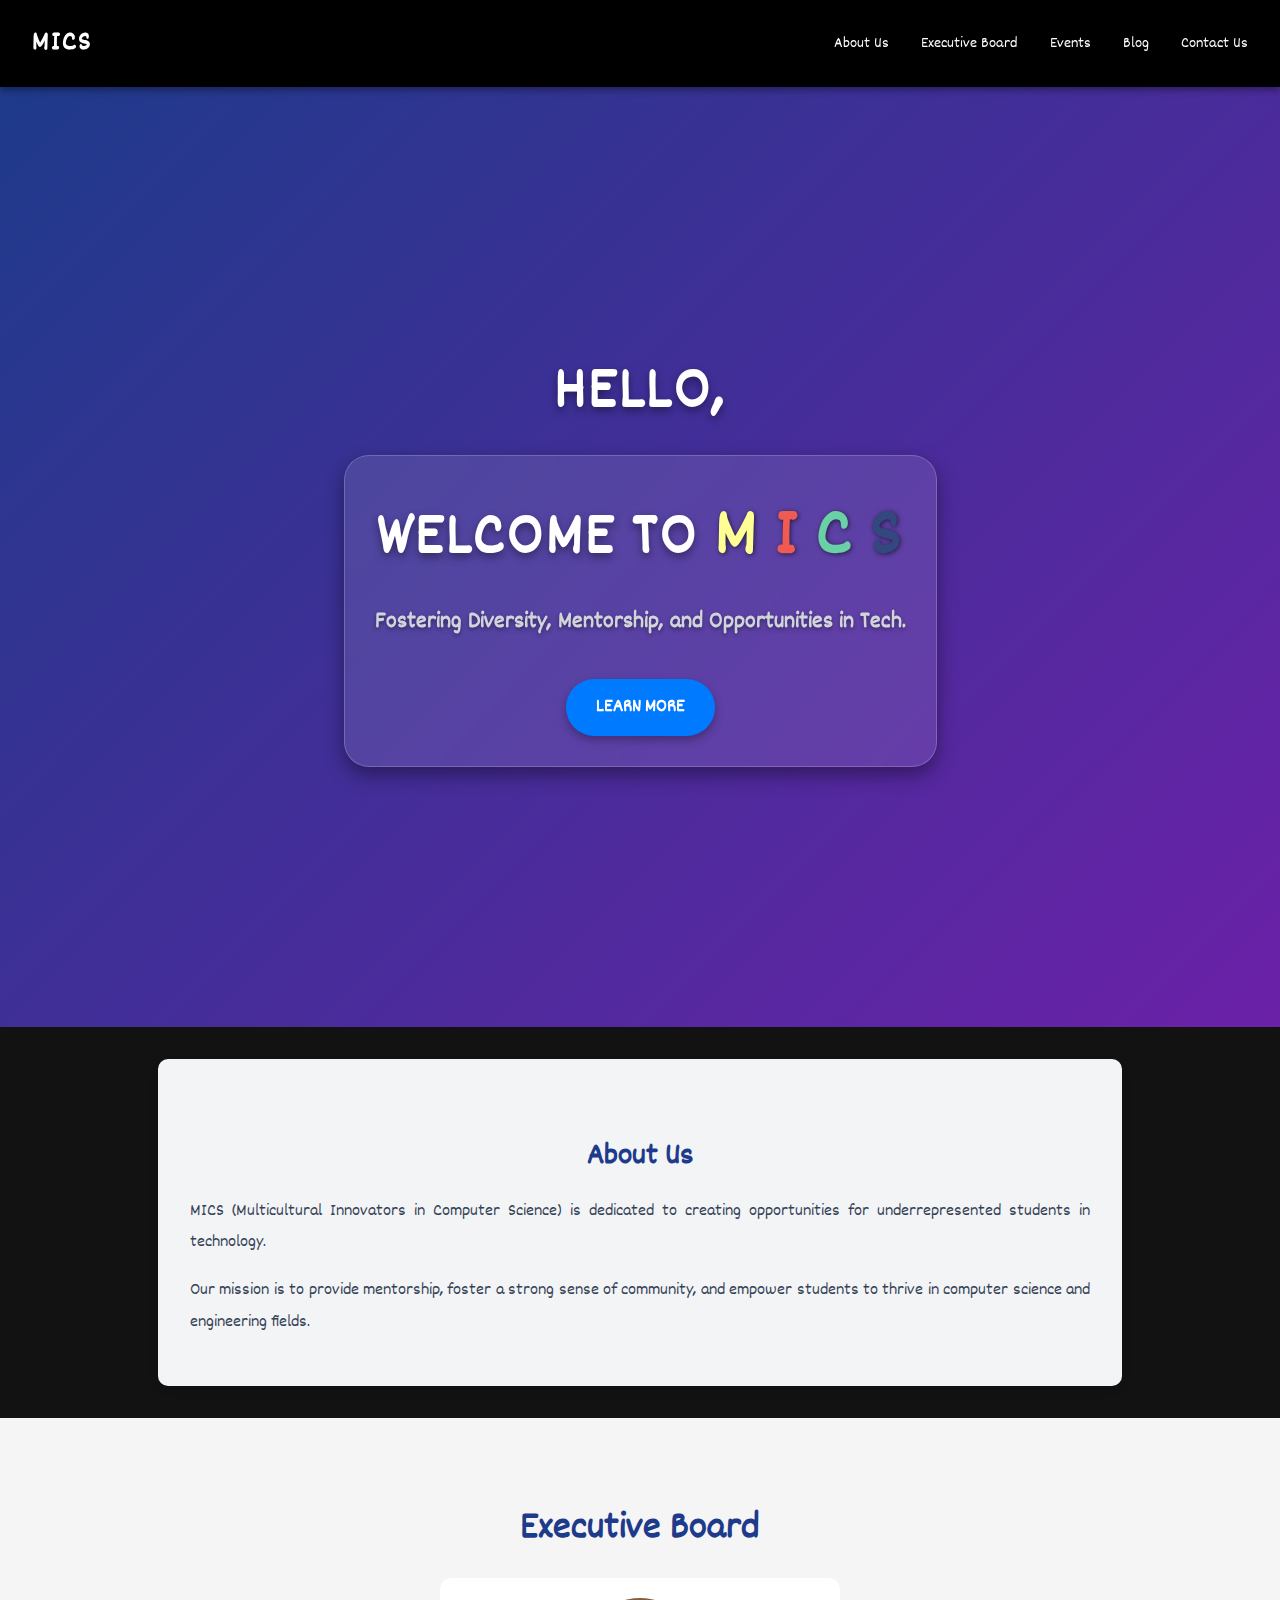
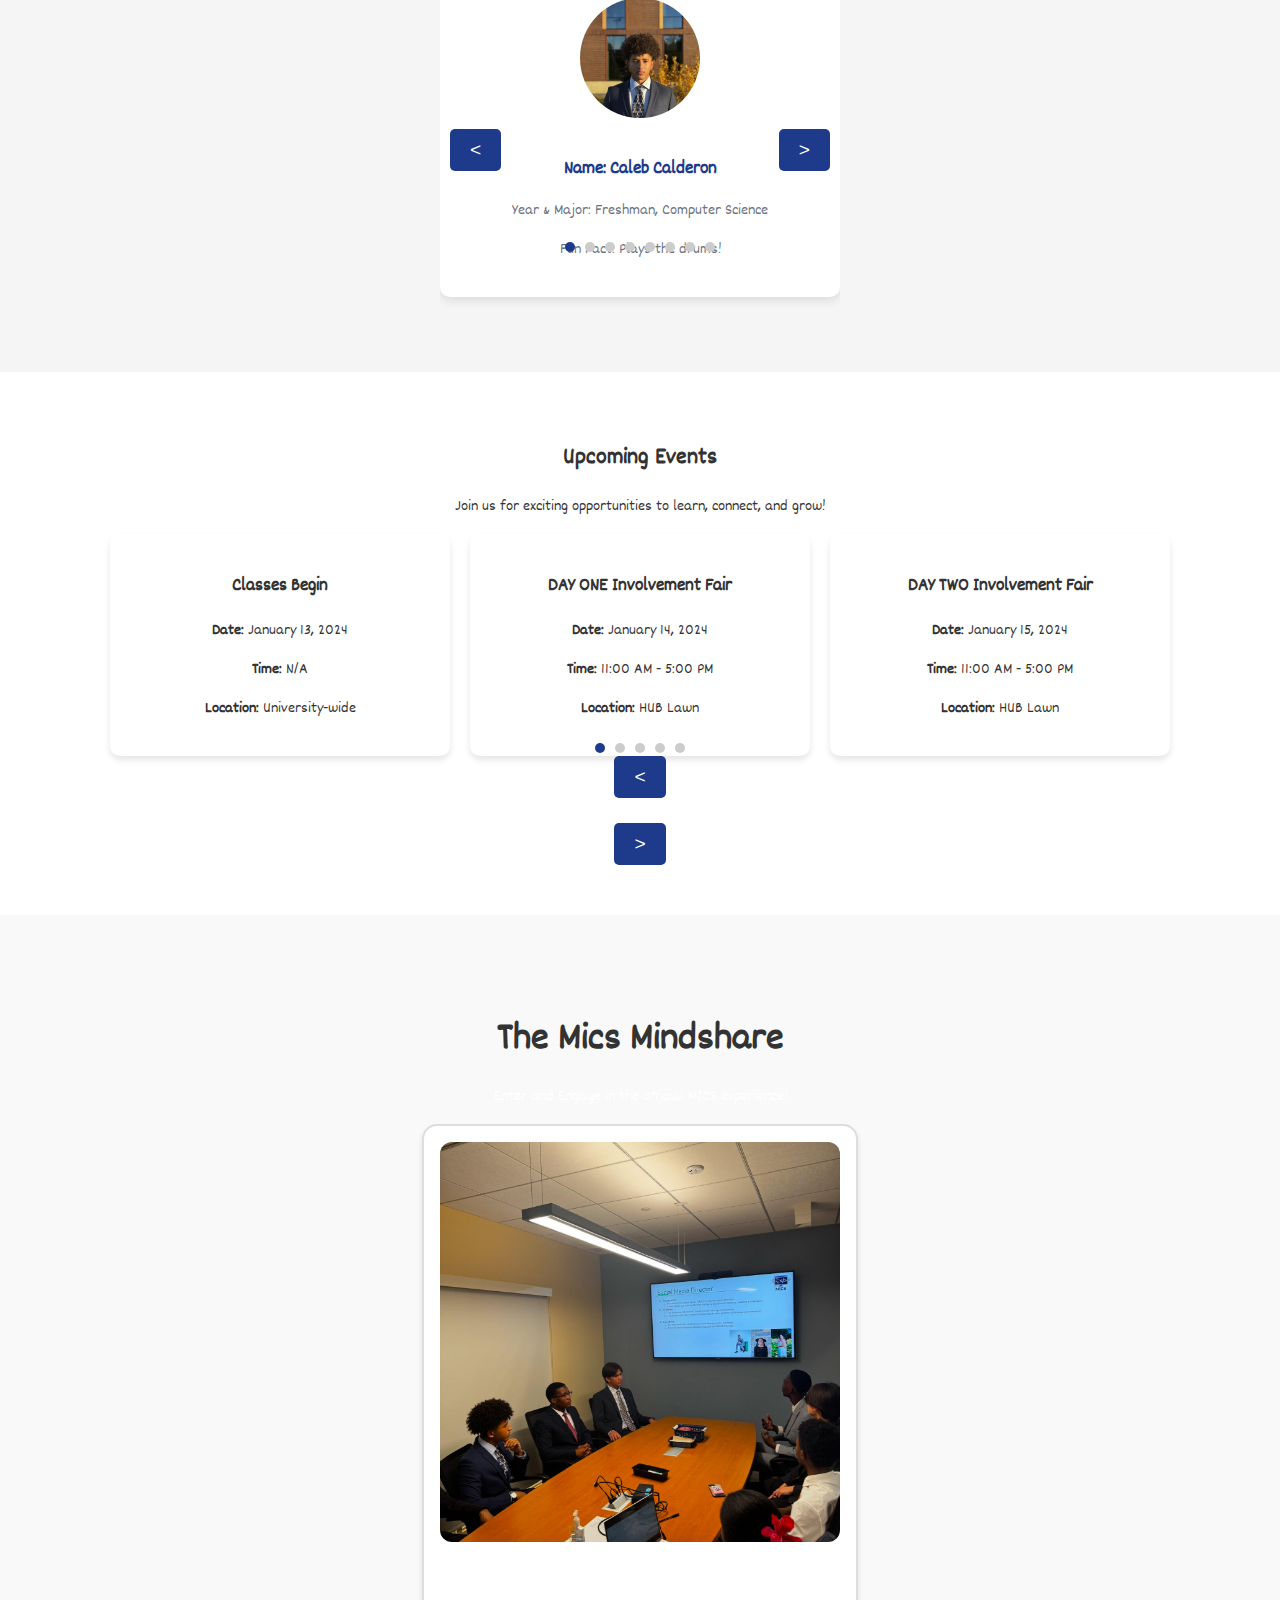
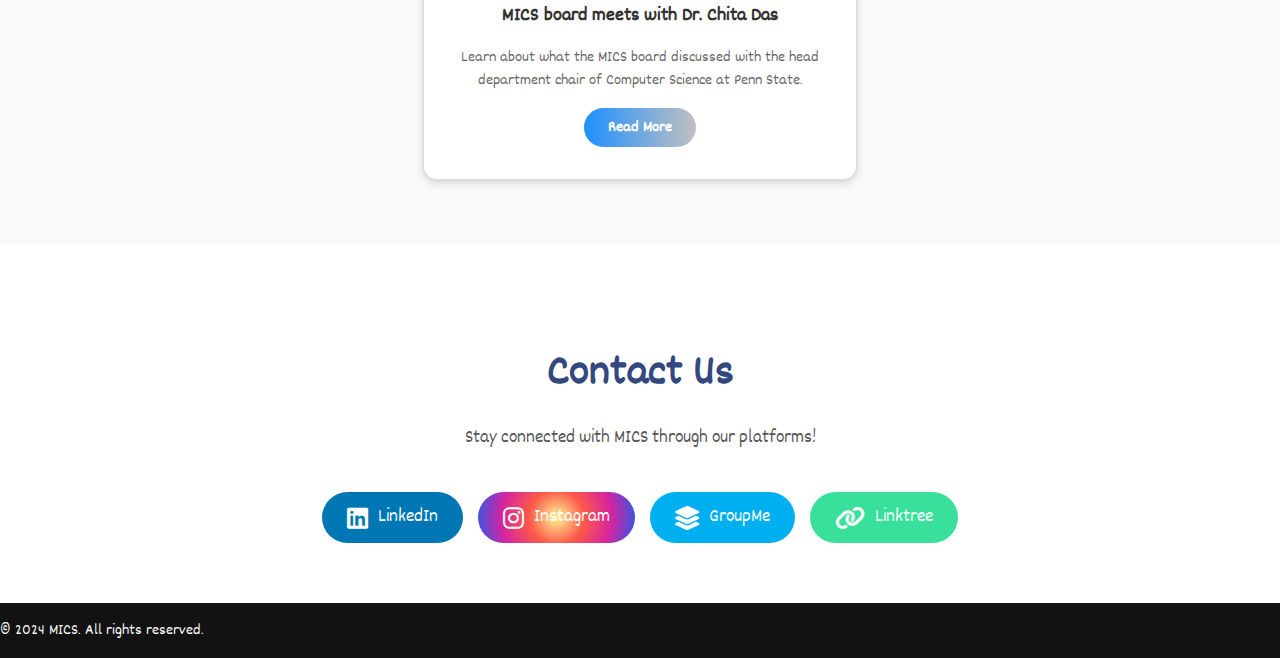
==== index.html @ b5dbf1ed "Update index.html" ====
<!DOCTYPE html>
<html lang="en">
<head>
    <meta charset="UTF-8">
    <meta name="viewport" content="width=device-width, initial-scale=1.0">
    <meta name="author" content="Your Name or Organization">
    <meta name="keywords" content="MICS, Mentorship, Diversity, Tech, Opportunities, Students, Inclusion, Penn State Diversity, Multicultural">
    <meta name="robots" content="index, follow">
    <title>MICS Website</title>
    <link rel="stylesheet" href="style.css">
    <link href="https://fonts.googleapis.com/css2?family=Dekko&display=swap" rel="stylesheet">
    <link rel="stylesheet" href="https://cdnjs.cloudflare.com/ajax/libs/font-awesome/6.0.0-beta3/css/all.min.css">
    

</head>
<body>
    <!-- Navbar -->
    <header class="navbar">
    <div class="logo">MICS</div>
    <nav>
        <ul class="nav-links">
            <li><a href="#about-us">About Us</a></li>
            <li><a href="#e-board">Executive Board</a></li>
            <li><a href="#upcoming-events">Events</a></li>
            <li><a href="#blog">Blog</a></li>
            <li><a href="#contact-us">Contact Us</a></li>

            
        </ul>
    </nav>
</header>

<div class="hero">
    <div class="hero-hello">
        <h1 class="hero-title">Hello,</h1>
    </div>
    <div class="hero-content">
        <h1 class="hero-title">
            Welcome to
            <span class="highlight">
                <span style="color: #FFFE95;">M</span>
                <span style="color: #EF5B53;">I</span>
                <span style="color: #6AD0A6;">C</span>
                <span style="color: #33487E;">S</span>
            </span>
        </h1>
        <h5 class="hero-subtitle">Fostering Diversity, Mentorship, and Opportunities in Tech.</h5>
        <a href="#about-us" class="cta-btn">Learn More</a>
    </div>
</div>



    <!-- About Us Section -->
    <section id="about-us" class="about-us">
        <div class="container">
            <h2>About Us</h2>
            <div class="about-content">
                <p>
                    MICS (Multicultural Innovators in Computer Science) is dedicated to creating opportunities for underrepresented students in technology.
                </p>
                <p>
                    Our mission is to provide mentorship, foster a strong sense of community, and empower students to thrive in computer science and engineering fields.
                </p>
            </div>
        </div>
    </section>
     
        <!-- Executive Board Section -->
    <section id="e-board" class="section e-board">
      <div class="container">
        <h2>Executive Board</h2>
        <div class="board-wrapper">
          <div class="board-container" id="board-container">
            <div class="card">
              <img src="caleb_calderon.jpg" alt="Caleb Calderon">
              <h3>Name: Caleb Calderon</h3>
              <p>Year & Major: Freshman, Computer Science</p>
              <p>Fun Fact: Plays the drums!</p>
            </div>
            <div class="card">
              <img src="michael_thieblemont.jpg" alt="Michael Thieblemont">
              <h3>Name: Michael Thieblemont</h3>
              <p>Year & Major: Freshman, Computer Science</p>
              <p>Fun Fact: Loves to play Tennis!</p>
            </div>
            <div class="card">
              <img src="daniel_ladipo.jpg" alt="Daniel Ladipo">
              <h3>Name: Daniel Ladipo</h3>
              <p>Year & Major: Freshman, Computer Science</p>
              <p>Fun Fact: Plays the Clarinet, Piano, and Guitar!</p>
            </div>
              <div class="card">
              <img src="valerie_esquivel.jpeg" alt="Valerie Esquivel">
              <h3>Name: Valerie Esquivel</h3>
              <p>Year & Major: Sophomore, Computer Science</p>
              <p>Fun Fact: Been on a private plane before!</p>
            </div>
            <div class="card">
              <img src="david_lyons.jpg" alt="David Lyons">
              <h3>Name: David Lyons</h3>
              <p>Year & Major: Sophomore, Cybersecurity</p>
              <p>Fun Fact: Plays the bass clarinet and broke his thumb!</p>
            </div>
            <div class="card">
              <img src="zainob_adeyemi.jpg" alt="Zainob Adeyemi">
              <h3>Name: Zainob Adeyemi</h3>
              <p>Year & Major: Sophomore, Computer Engineering</p>
              <p>Fun Fact: Speaks four languages fluently.</p>
            </div>
            <div class="card">
              <img src="julia_ebwellson.jpg" alt="Julia Ebwellson">
              <h3>Name: Julia Ebwellson</h3>
              <p>Year & Major: Sophomore, Computer Engineering</p>
              <p>Fun Fact: Is a professional chess player.</p>
            </div>
            <div class="card">
              <img src="josiah_seetoo.jpg" alt="Josiah Seetoo">
              <h3>Name: Josiah Seetoo</h3>
              <p>Year & Major: Sophomore, Marketing</p>
              <p>Fun Fact: Plays the guitar and is a fantastic host!.</p>
            </div>
          </div>
          <div class="board-navigation">
            <button id="board-prev-btn" class="nav-btn">&lt;</button>
            <div id="board-pagination" class="pagination"></div>
            <button id="board-next-btn" class="nav-btn">&gt;</button>
          </div>
        </div>
      </div>
    </section>


<!-- Upcoming Events Section -->
<section id="upcoming-events" class="events-section">
    <div class="events-header">
        <h2>Upcoming Events</h2>
        <p>Join us for exciting opportunities to learn, connect, and grow!</p>
    </div>
    <div class="events-wrapper">
        <div class="events-container" id="events-container">
            <!-- January Events -->
        <div class="event-card">
            <h3>Classes Begin</h3>
            <p><strong>Date:</strong> January 13, 2024</p>
            <p><strong>Time:</strong> N/A</p>
            <p><strong>Location:</strong> University-wide</p>
        </div>
        <div class="event-card">
            <h3>DAY ONE Involvement Fair</h3>
            <p><strong>Date:</strong> January 14, 2024</p>
            <p><strong>Time:</strong> 11:00 AM - 5:00 PM</p>
            <p><strong>Location:</strong> HUB Lawn</p>
        </div>
        <div class="event-card">
            <h3>DAY TWO Involvement Fair</h3>
            <p><strong>Date:</strong> January 15, 2024</p>
            <p><strong>Time:</strong> 11:00 AM - 5:00 PM</p>
            <p><strong>Location:</strong> HUB Lawn</p>
        </div>
        <div class="event-card">
            <h3>First GBM</h3>
            <p>Kickstart the semester with our first General Body Meeting!</p>
            <p><strong>Date:</strong> January 23, 2024</p>
            <p><strong>Time:</strong> 5:45 - 7:15 PM</p>
            <p><strong>Location:</strong> Business Building 108</p>
        </div>
        <div class="event-card">
            <h3>First Event - Resume Workshop W/ WiredIn</h3>
            <p>Polish your resume with experts and get ready for career success!</p>
            <p><strong>Date:</strong> January 27, 2024</p>
            <p><strong>Time:</strong> 5:45 - 7:15 PM</p>
            <p><strong>Location:</strong> Westgate E155 (room to be scheduled)</p>
        </div>
        
        <!-- February Events -->
        <div class="event-card">
            <h3>Leet Code Night</h3>
            <p>Sharpen your coding skills with a night dedicated to solving problems together.</p>
            <p><strong>Date:</strong> February 11, 2024</p>
            <p><strong>Time:</strong> 5:45 - 7:15 PM</p>
            <p><strong>Location:</strong> Westgate E155 (room to be scheduled)</p>
        </div>
        <div class="event-card">
            <h3>Second GBM with FedEx</h3>
            <p>Learn about navigating the tech hiring process and advancing in your career.</p>
            <p><strong>Date:</strong> February 20, 2024</p>
            <p><strong>Time:</strong> 5:45 - 7:15 PM</p>
            <p><strong>Location:</strong> Business Building 108</p>
        </div>
        <div class="event-card">
            <h3>First Project Event</h3>
            <p>Collaborate on an exciting project and showcase your skills!</p>
            <p><strong>Date:</strong> February 25, 2024</p>
            <p><strong>Time:</strong> 5:45 - 7:15 PM</p>
            <p><strong>Location:</strong> Wartik Lab 106</p>
        </div>
        
        <!-- March Events -->
        <div class="event-card">
            <h3>Third GBM with Emerson</h3>
            <p>Gain career insights from professionals at Emerson.</p>
            <p><strong>Date:</strong> March 6, 2024</p>
            <p><strong>Time:</strong> 5:45 - 7:15 PM</p>
            <p><strong>Location:</strong> Wartik Lab 106</p>
        </div>
        <div class="event-card">
            <h3>Third Event</h3>
            <p>Join us for an engaging activity and connect with peers.</p>
            <p><strong>Date:</strong> March 18, 2024</p>
            <p><strong>Time:</strong> 5:45 - 7:15 PM</p>
            <p><strong>Location:</strong> Wartik Lab 106</p>
        </div>
        <div class="event-card">
            <h3>Second Project Workday Event</h3>
            <p>Work collaboratively on ongoing projects and refine your skills.</p>
            <p><strong>Date:</strong> March 25, 2024</p>
            <p><strong>Time:</strong> 5:45 - 7:15 PM</p>
            <p><strong>Location:</strong> Wartik Lab 106</p>
        </div>
        
        <!-- April Events -->
        <div class="event-card">
            <h3>Fourth GBM</h3>
            <p>Reflect on the semester and discuss plans for the future.</p>
            <p><strong>Date:</strong> April 17, 2024</p>
            <p><strong>Time:</strong> 5:45 - 7:15 PM</p>
            <p><strong>Location:</strong> Wartik Lab 106</p>
        </div>
        <div class="event-card">
            <h3>Fourth Event</h3>
            <p>Participate in a fun-filled event and strengthen bonds with members.</p>
            <p><strong>Date:</strong> April 22, 2024</p>
            <p><strong>Time:</strong> 5:45 - 7:15 PM</p>
            <p><strong>Location:</strong> Wartik Lab 106</p>
        </div>
        <div class="event-card">
            <h3>Last GBM & Project Finale</h3>
            <p>Celebrate the semester’s accomplishments with the final GBM and project showcase.</p>
            <p><strong>Date:</strong> April 24, 2024</p>
            <p><strong>Time:</strong> 5:45 - 7:15 PM</p>
            <p><strong>Location:</strong> Business Building 108</p>
        </div>
        </div>
        <div class="events-navigation">
            <button id="prev-btn" class="nav-btn">&lt;</button>
            <div id="pagination" class="pagination"></div>
            <button id="next-btn" class="nav-btn">&gt;</button>
        </div>
    </div>
</section>
    

<!-- Blog Section -->
<section id="blog" class="blog">
    <h2 class="section-title">The Mics Mindshare</h2>
    <p>Enter and Engage in the official MICS experience!</p>
    <div class="blog-grid">
        <!-- Card 1 -->
        <div class="blog-card">
            <img src="teams1.jpg" alt="Mics Meeting with Dr. Chita Das">
            <div class="card-content">
                <h3>MICS board meets with Dr. Chita Das</h3>
                <p>Learn about what the MICS board discussed with the head department chair of Computer Science at Penn State.</p>
                <a href="micsblog1.html" class="btn">Read More</a>
            </div>
        </div>
    </div>
</section>

    <!-- Contact Us Section -->
    <section id="contact-us" class="contact-us">
        <div class="container">
            <h2>Contact Us</h2>
            <p>Stay connected with MICS through our platforms!</p>
            <div class="social-links">
                <a href="https://www.linkedin.com/company/penn-state-mics/" target="_blank" class="social-btn linkedin">
                    <i class="fa-brands fa-linkedin"></i> LinkedIn
                </a>
                <a href="https://www.instagram.com/psu_mics/" target="_blank" class="social-btn instagram">
                    <i class="fa-brands fa-instagram"></i> Instagram
                </a>
                <a href="https://groupme.com/join_group/103379521/3Y8ROE6U" target="_blank" class="social-btn groupme">
                    <i class="fa-solid fa-layer-group"></i> GroupMe
                </a>
                <a href="https://linktr.ee/micspsu" target="_blank" class="social-btn linktree">
                    <i class="fa-solid fa-link"></i> Linktree
                </a>
            </div>
        </div>
    </section>
    

    <footer>
        <p>© 2024 MICS. All rights reserved.</p>
    </footer>
<script src="script.js"></script>
</body>
</html>
---- style.css ----
/* General Styles */
body {
    font-family: 'Dekko', sans-serif;
    margin: 0;
    padding: 0;
    background-color: #121212;
    color: white;
}

/* Hero Section */
.hero {
    position: relative;
    display: flex;
    flex-direction: column;
    align-items: center;
    justify-content: center;
    text-align: center;
    height: 100vh;
    background: linear-gradient(135deg, #1e3a8a, #6b21a8);
    color: #fff;
    overflow: hidden;
    padding: 20px;
}

/* Styling for the Hello Section */
.hero-hello {
    font-size: 4rem;
    font-weight: bold;
    color: CornflowerBlue;
    margin: 0 0 1rem 0;
    text-shadow: 2px 2px 4px rgba(0, 0, 0, 0.5);
}

/* Styling for the Welcome to MICS Section */
.hero-content {
    display: flex;
    flex-direction: column;
    align-items: center;
    background: rgba(255, 255, 255, 0.1);
    padding: 30px;
    border-radius: 25px;
    box-shadow: 0px 8px 20px rgba(0, 0, 0, 0.4);
    backdrop-filter: blur(10px);
    border: 1px solid rgba(255, 255, 255, 0.2);
    max-width: 900px;
    margin: 0 auto;
}

.hero-title {
    font-size: 4rem;
    font-weight: bold;
    margin: 0;
    color: white;
    letter-spacing: 0.1rem;
    text-transform: uppercase;
    text-shadow: 0px 4px 8px rgba(0, 0, 0, 0.4);
}

.hero-title .highlight span {
    font-size: 4.5rem;
    display: inline-block;
    text-shadow: 1px 1px 5px rgba(0, 0, 0, 0.6);
}

/* Hero Subtitle */
.hero-subtitle {
    font-size: 1.5rem;
    margin: 1rem 0;
    color: #d1d5db;
    text-shadow: 0px 2px 4px rgba(0, 0, 0, 0.4);
}

/* Learn More Button */
.cta-btn {
    margin-top: 1.5rem;
    padding: 1rem 2.5rem;
    background-color: #ef4444;
    color: white;
    font-size: 1.2rem;
    font-weight: bold;
    border: none;
    border-radius: 50px;
    text-decoration: none;
    box-shadow: 0px 4px 10px rgba(0, 0, 0, 0.3);
    transition: background-color 0.3s ease, transform 0.3s ease, box-shadow 0.3s ease;
    cursor: pointer;
}

.cta-btn:hover {
    background-color: #dc2626;
    transform: translateY(-3px);
    box-shadow: 0px 6px 15px rgba(0, 0, 0, 0.4);
}

/* Media Query for Mobile Screens */
@media screen and (max-width: 768px) {
    .hero-hello {
        font-size: 3rem;
    }

    .hero-title {
        font-size: 2.5rem;
    }

    .hero-title .highlight span {
        font-size: 3rem;
    }

    .hero-subtitle {
        font-size: 1rem;
    }

    .cta-btn {
        padding: 0.8rem 2rem;
        font-size: 1rem;
    }
}




/* Navbar */
.navbar {
    display: flex;
    justify-content: space-between;
    align-items: center;
    background-color: black; /* Ensure proper background color */
    padding: 1rem 2rem;
    position: sticky; /* Keep it fixed at the top */
    top: 0;
    z-index: 1000; /* Place above other content */
    box-shadow: 0 4px 6px rgba(0, 0, 0, 0.3); /* Subtle shadow */
}

.navbar .logo {
    font-size: 1.8rem;
    font-weight: bold;
    color: white; /* Ensure visibility */
    letter-spacing: 2px;
}

.nav-links {
    display: flex;
    gap: 2rem; /* Space between links */
    list-style: none; /* Remove bullets */
}

.nav-links li {
    list-style: none; /* Ensure no bullets */
}

.nav-links a {
    text-decoration: none; /* Remove underline */
    color: white; /* Default color */
    font-size: 1rem;
    font-weight: 500;
    position: relative;
    transition: color 0.3s, transform 0.3s; /* Smooth effects */
}

.nav-links a:hover {
    color: blue; /* Highlight on hover */
    transform: scale(1.1); /* Slight zoom effect */
}

/* Background Logo */
.background-logo {
    position: absolute;
    right: 10%;
    top: 50%;
    transform: translateY(-50%);
    opacity: 0.1;
    z-index: 1;
    animation: breathe 6s infinite ease-in-out;
}

.background-logo img {
    max-width: 400px;
    width: 100%;
    height: auto;
}

/* Breathing Animation */
@keyframes breathe {
    0% {
        transform: translateY(-50%) scale(1);
    }
    50% {
        transform: translateY(-50%) scale(1.1);
    }
    100% {
        transform: translateY(-50%) scale(1);
    }
}

/* Responsiveness */
@media screen and (max-width: 768px) {
    .hero-title {
        font-size: 2rem;
    }

    .hero-subtitle {
        font-size: 1rem;
    }

    .background-logo img {
        max-width: 300px; /* Adjust size for smaller screens */
    }
}


/* About Us Section */
.about-us {
    padding: 3rem 2rem;
    text-align: center;
    background-color: #F3F4F6; /* Subtle Light Gray */
    color: #1E293B; /* Darker Text Color */
    border-radius: 10px;
    margin: 2rem auto;
    max-width: 900px;
    box-shadow: 0 4px 8px rgba(0, 0, 0, 0.1);
}

.about-us h2 {
    font-size: 2rem;
    margin-bottom: 1rem;
    color: #1E3A8A;
    font-weight: bold;
}

.about-content {
    display: flex;
    flex-direction: column;
    gap: 1rem;
    font-size: 1.1rem;
    line-height: 1.8;
}

.about-content p {
    margin: 0;
    color: #334155;
    text-align: justify;
}


/* Executive Board Section */
.e-board {
    background-color: #F5F5F5;
    padding: 50px 20px;
    text-align: center;
}

.e-board h2 {
    font-size: 2.5rem;
    margin-bottom: 20px;
    color: #1E3A8A;
}

.board-wrapper {
    position: relative;
    overflow: hidden; /* Ensures only one card is visible */
    max-width: 400px; /* Matches the card width */
    margin: 0 auto; /* Centers the board wrapper */
    border-radius: 10px;
}

.board-container {
    display: flex;
    transition: transform 0.5s ease-in-out;
    width: 100%; /* Ensure the width is flexible */
}

.card {
    flex: 0 0 100%; /* Ensure only one card is visible at a time */
    text-align: center;
    background: white;
    border-radius: 10px;
    padding: 20px;
    box-shadow: 0px 4px 10px rgba(0, 0, 0, 0.1);
    margin: 0;
    box-sizing: border-box;
    display: flex; /* Added to ensure content alignment */
    flex-direction: column;
    justify-content: center;
    align-items: center;
}

.card img {
    border-radius: 50%;
    width: 120px;
    height: 120px;
    object-fit: cover;
    margin-bottom: 10px;
}

.card h3 {
    font-size: 1.2rem;
    margin-bottom: 5px;
    font-weight: bold;
    color: #1E3A8A;
}

.card p {
    font-size: 1rem;
    color: #6B7280;
}

/* Navigation Buttons */
.board-navigation .nav-btn {
    position: absolute;
    top: 50%;
    transform: translateY(-50%);
    background-color: #1e3a8a;
    color: white;
    border: none;
    padding: 10px 20px;
    cursor: pointer;
    border-radius: 5px;
    transition: background-color 0.3s ease;
    z-index: 10;
}

.board-navigation .nav-btn:hover {
    background-color: #6b21a8;
}

.board-navigation #board-prev-btn {
    left: 10px;
}

.board-navigation #board-next-btn {
    right: 10px;
}

/* Pagination Circles */
.pagination {
    margin-top: 15px;
    display: flex;
    justify-content: center;
    gap: 8px;
}

.pagination-circle {
    width: 10px;
    height: 10px;
    background-color: #ccc;
    border-radius: 50%;
    cursor: pointer;
    transition: background-color 0.3s ease;
}

.pagination-circle.active {
    background-color: #1e3a8a;
}


/* Events Section */
.events-section {
    padding: 50px;
    background: white;
    color: #333;
    text-align: center;
}

.event-card {
    background: #F5F5F5;
    color: #333;
    display: none; /* Hide all event cards initially */
    border-radius: 10px;
    padding: 20px;
    width: 300px;
    box-shadow: 0 4px 6px rgba(0, 0, 0, 0.1);
    transition: transform 0.3s ease, box-shadow 0.3s ease;
}

.event-card:hover {
    transform: translateY(-10px);
    box-shadow: 0 6px 12px rgba(0, 0, 0, 0.2);
    background: #E5E7EB;
    color: #1E3A8A;
}
/* Navigation Buttons */
.nav-btn {
    background-color: #1e3a8a;
    color: white;
    border: none;
    padding: 10px 20px;
    font-size: 1.2rem;
    border-radius: 5px;
    cursor: pointer;
    transition: background-color 0.3s ease;
}

.nav-btn:hover {
    background-color: #6b21a8;
}

/* Pagination Circles */
.pagination {
    position: relative;
    top: -70px; /* Adjust this value to position the circles above the cards */
    display: flex;
    justify-content: center;
    align-items: center;
    gap: 10px;
}

.pagination-circle {
    width: 10px;
    height: 10px;
    background-color: #ccc;
    border-radius: 50%;
    cursor: pointer;
    transition: background-color 0.3s ease;
}

.pagination-circle.active {
    background-color: #1e3a8a;
}


/* Blog Section */
.blog {
    padding: 4rem 2rem;
    background-color: #f9f9f9;
    text-align: center; /* Center the entire section content */
}

.section-title {
    font-size: 2.5rem;
    color: #333;
    margin-bottom: 1rem;
}

.blog-grid {
    display: flex; /* Use flexbox for centering and layout */
    justify-content: center; /* Center the cards horizontally */
    gap: 2rem; /* Add spacing between cards */
}

.blog-card {
    background: #fff;
    border: 2px solid #ddd;
    border-radius: 15px; /* Slightly rounded corners */
    padding: 1rem; /* Adjust padding for balance */
    width: 400px; /* Adjusted width for a fatter appearance */
    text-align: center;
    box-shadow: 0 4px 6px rgba(0, 0, 0, 0.1); /* Subtle shadow */
    transition: transform 0.2s ease, box-shadow 0.2s ease;
}

.blog-card:hover {
    transform: translateY(-5px); /* Slight lift effect on hover */
    box-shadow: 0 6px 12px rgba(0, 0, 0, 0.2); /* More prominent shadow on hover */
}

.blog-card img {
    width: 100%; /* Full width for a proportional image */
    aspect-ratio: 1 / 1; /* Make the image a square */
    border-radius: 12px; /* Rounded corners for the image */
    margin-bottom: 1rem;
    object-fit: cover; /* Ensure the image fills the square without stretching */
}

.card-content {
    padding: 1rem 0; /* Add spacing around text */
}

.blog-card h3 {
    font-size: 1.25rem;
    color: #333;
    margin-bottom: 0.5rem;
    font-weight: bold;
}

.blog-card p {
    font-size: 1rem;
    color: #666;
    margin-bottom: 1rem;
}

.blog-card .btn {
    display: inline-block;
    background: linear-gradient(to right, #1E90FF, #C0C0C0); /* Blue and silver gradient */
    color: #fff;
    padding: 0.5rem 1.5rem;
    border-radius: 30px;
    text-decoration: none;
    font-size: 1rem;
    font-weight: bold;
    transition: background 0.3s ease, transform 0.3s ease;
    border: none;
}

.blog-card .btn:hover {
    background: linear-gradient(to right, #C0C0C0, #1E90FF); /* Reverse gradient */
    transform: scale(1.1);
}


/* Contact Section */

.contact-us {
    background: #fff;
    color: #fff;
    padding: 60px 20px;
    text-align: center;
}

.contact-us .container {
    max-width: 900px;
    margin: 0 auto;
    color: #abd5eb
}

.contact-us h2 {
    font-family: 'Dekko', cursive;
    font-size: 2.8rem;
    color: #33487E;
    margin-bottom: 15px;
}

.contact-us p {
    font-size: 1.2rem;
    margin-bottom: 40px;
    color: #555;
}

.social-links {
    display: flex;
    justify-content: center;
    flex-wrap: wrap;
    gap: 15px;
}

.social-btn {
    display: flex;
    align-items: center;
    gap: 10px;
    font-size: 1.2rem;
    font-weight: 500;
    text-decoration: none;
    color: #fff;
    padding: 12px 25px;
    border-radius: 30px;
    transition: transform 0.3s, box-shadow 0.3s;
}

.social-btn i {
    font-size: 1.5rem;
}

.social-btn.linkedin {
    background-color: #0077b5;
}

.social-btn.instagram {
    background: radial-gradient(circle, #fdf497, #fd5949, #d6249f, #285aeb);
}

.social-btn.groupme {
    background-color: #00aff0;
}

.social-btn.linktree {
    background-color: #39e09b;
}

.social-btn:hover {
    transform: translateY(-5px);
    box-shadow: 0px 4px 10px rgba(0, 0, 0, 0.3);
}


/* Upcoming Events Section */
.events-container {
    display: flex;
    justify-content: center;
    gap: 20px;
    flex-wrap: wrap; /* Ensures responsiveness */
}

.event-card {
    background: #FFFFFF;
    color: #333333;
    border-radius: 10px;
    padding: 20px;
    width: 300px;
    box-shadow: 0px 4px 6px rgba(0, 0, 0, 0.1);
    transition: transform 0.3s ease, box-shadow 0.3s ease;
}
/* Specific styling for Daniel Ladipo's image */
#daniel-ladipo img {
    object-fit: cover; /* Ensures the image fills the frame */
    object-position: top center; /* Moves the image upward to show the head */
    border-radius: 50%; /* Keeps the circular shape */
    box-shadow: 0 4px 6px rgba(0, 0, 0, 0.1);
}

.event-card:hover {
    transform: translateY(-10px);
    box-shadow: 0 6px 12px rgba(0, 0, 0, 0.2);
    background: #E5E7EB;
    color: #1E3A8A;
}

/* Learn More Button */
.cta-btn {
    display: inline-block;
    background: #007BFF; /* Blue color for Learn More button */
    color: white;
    padding: 15px 30px;
    border-radius: 50px;
    font-weight: bold;
    text-transform: uppercase;
    text-decoration: none;
    transition: all 0.3s ease;
}

.cta-btn:hover {
    transform: translateY(-5px);
    box-shadow: 0px 10px 20px rgba(0, 0, 0, 0.3);
    background: #0056b3; /* Darker blue on hover */
}

/* Smooth Scrolling */
html {
    scroll-behavior: smooth; /* Enable smooth scrolling */
}
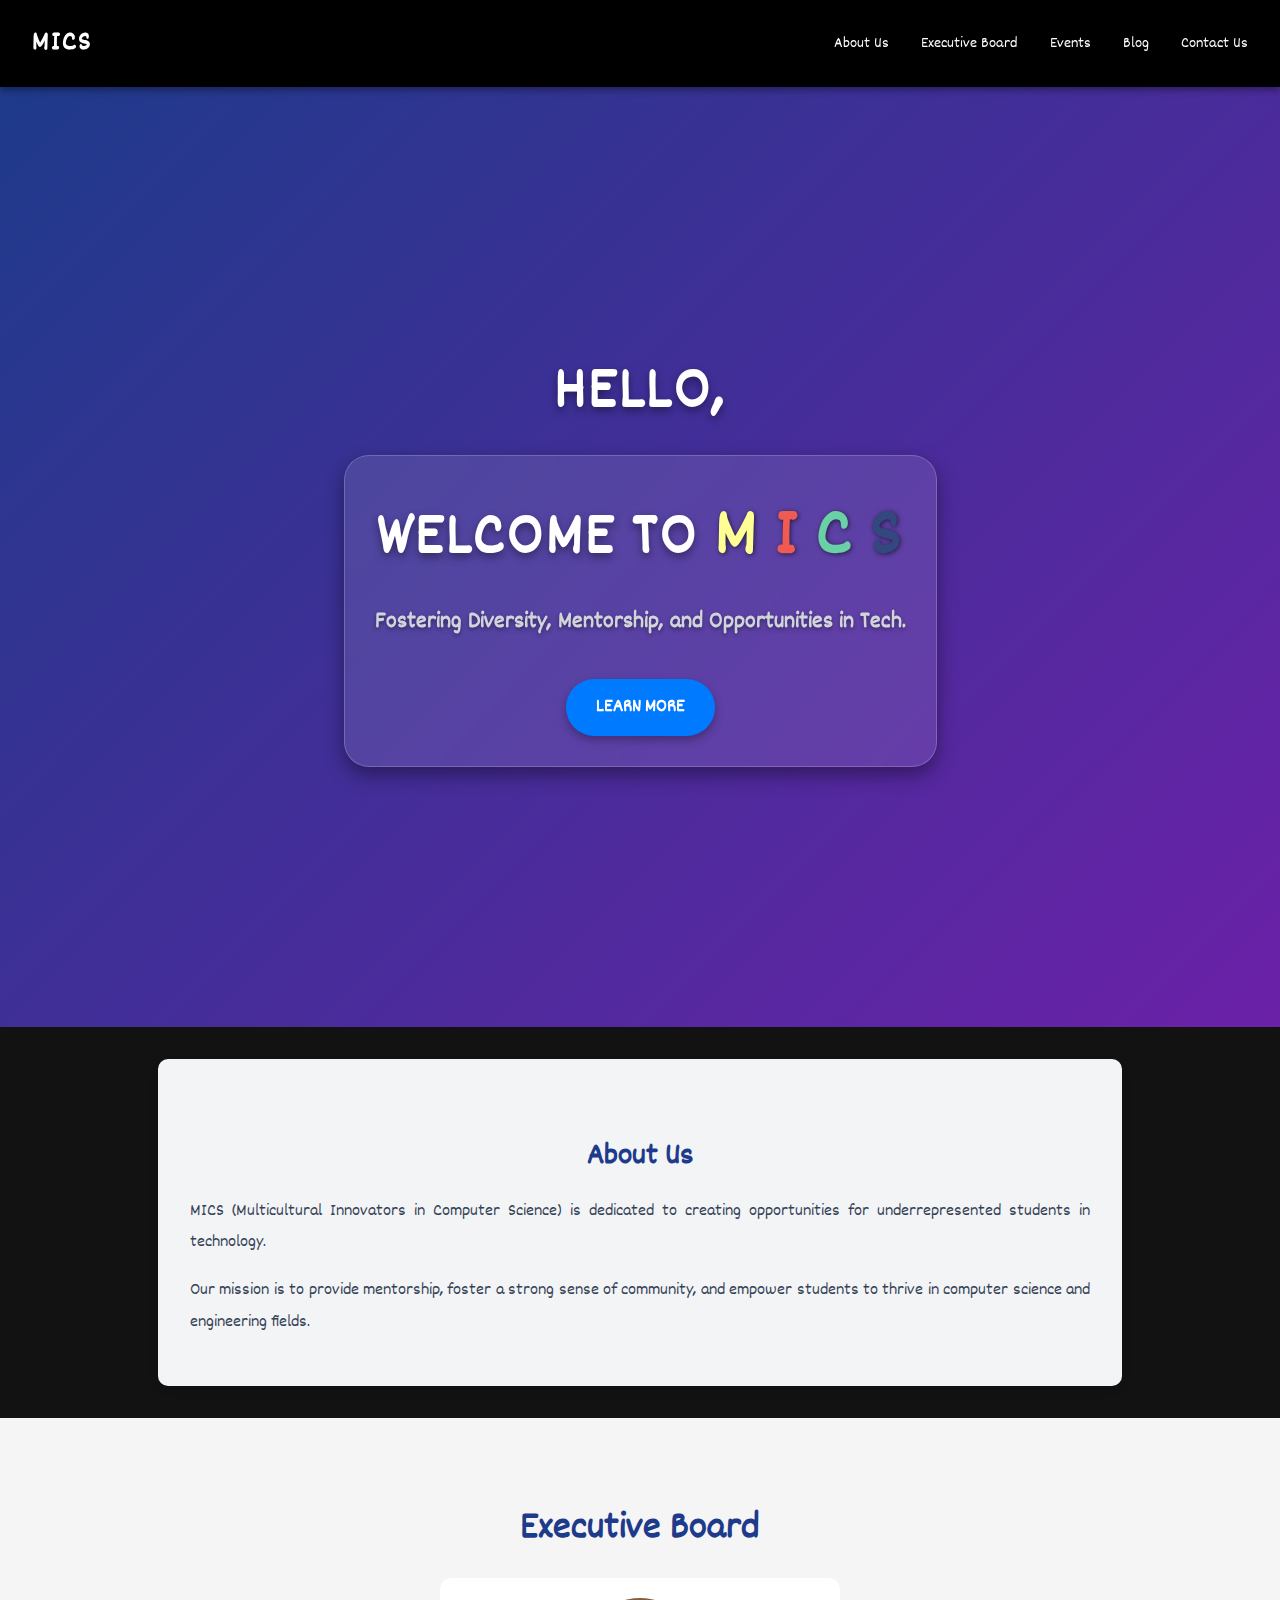
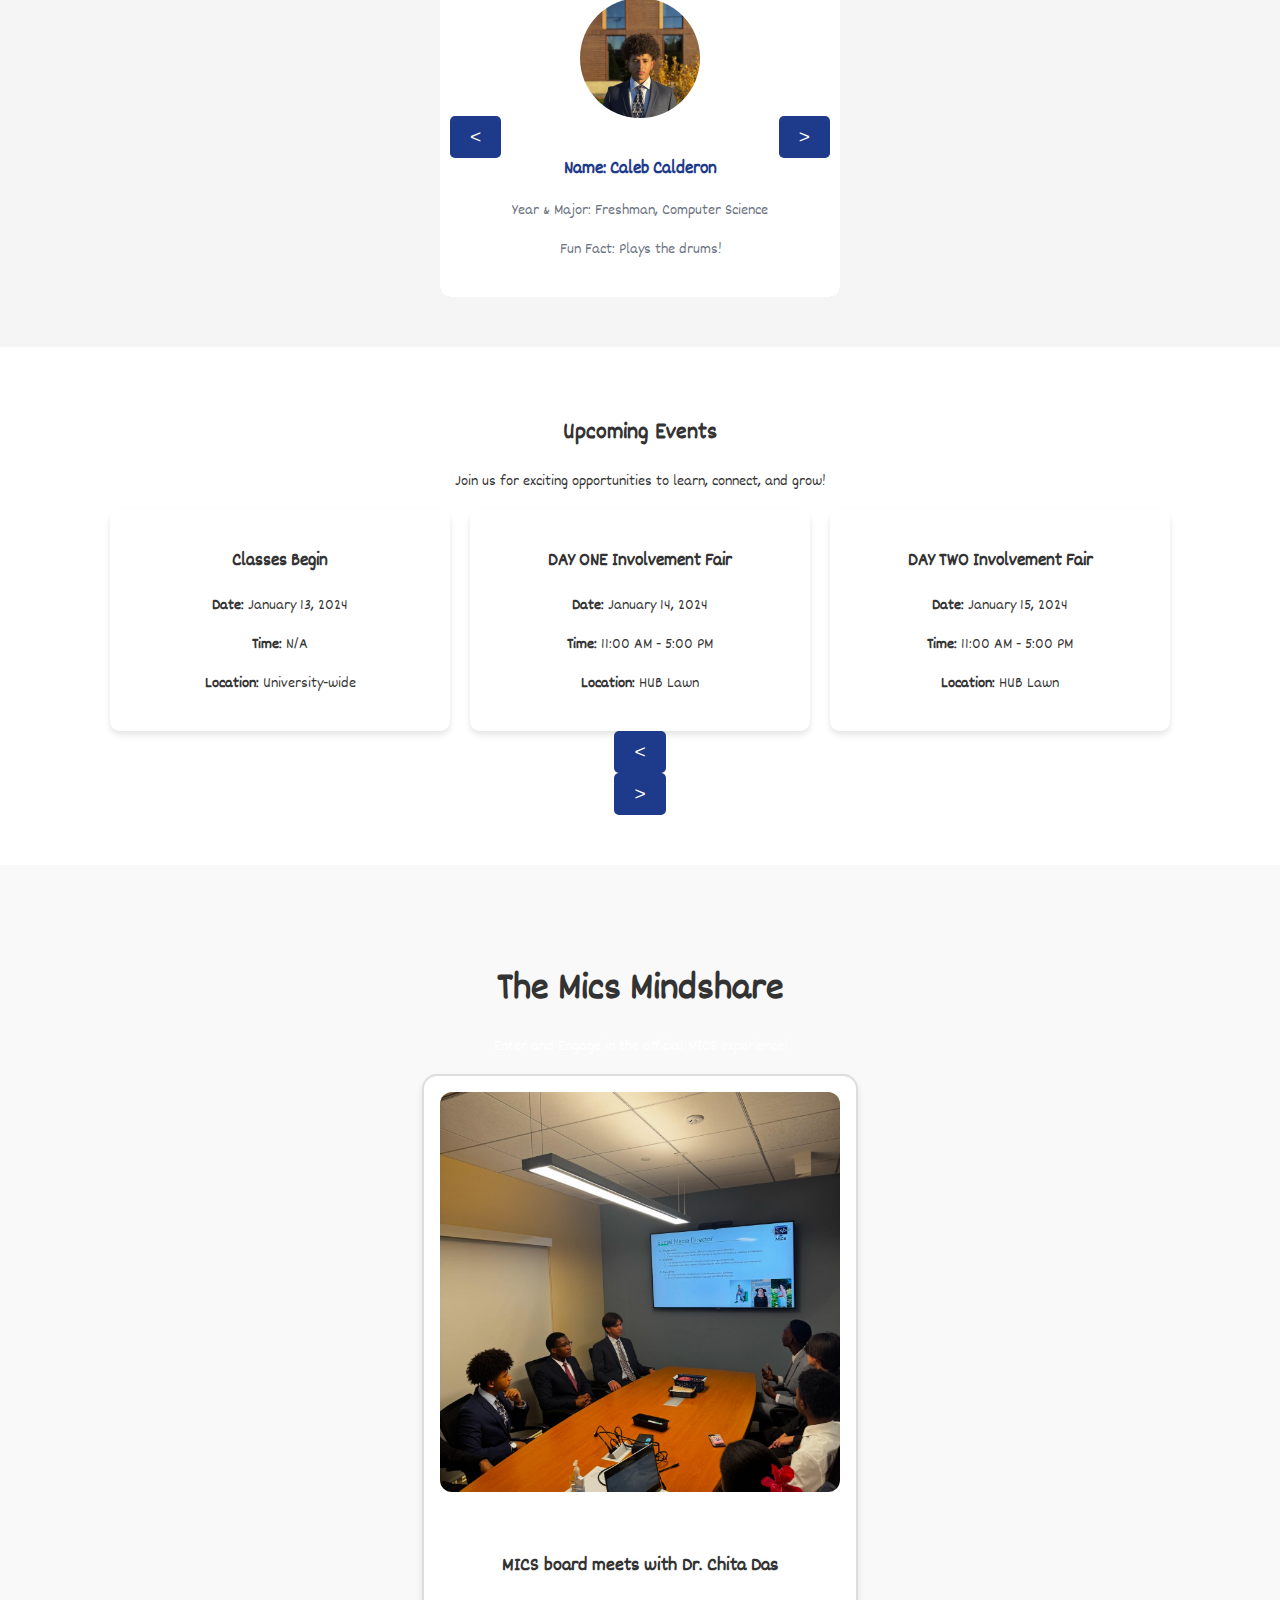
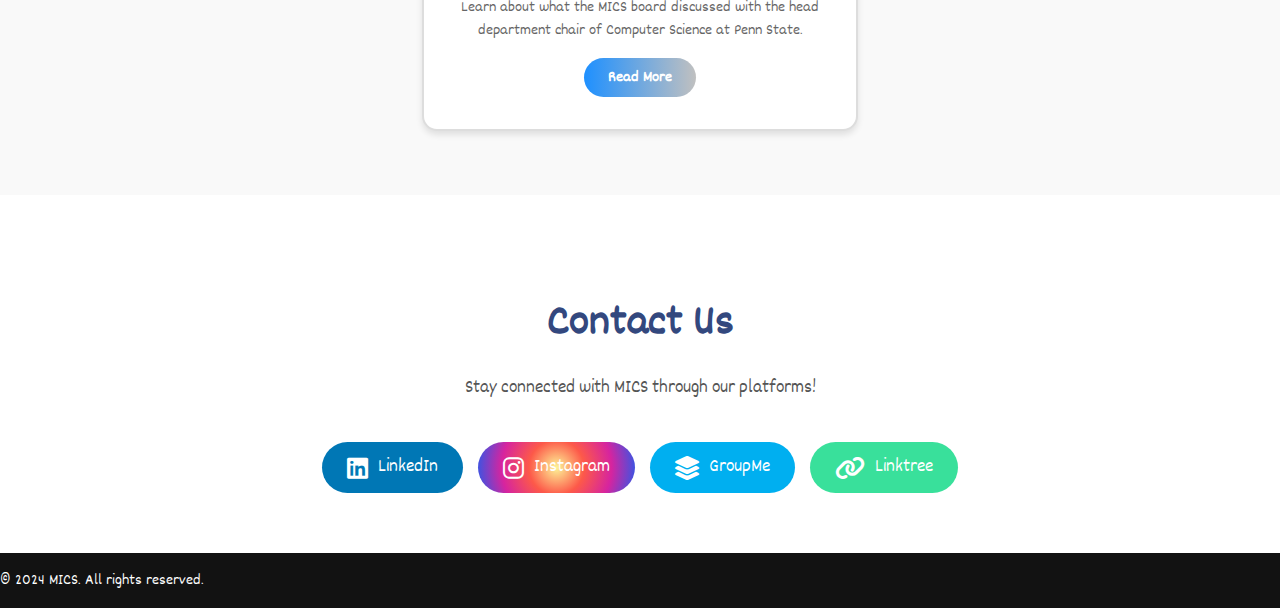
==== commit b3915d6c: "Update index.html" ====
--- a/index.html
+++ b/index.html
@@ -277,7 +277,7 @@
                 <a href="https://www.linkedin.com/company/penn-state-mics/" target="_blank" class="social-btn linkedin">
                     <i class="fa-brands fa-linkedin"></i> LinkedIn
                 </a>
-                <a href="https://www.instagram.com/psu_mics/" target="_blank" class="social-btn instagram">
+                <a href="https://www.instagram.com/micspsu/" target="_blank" class="social-btn instagram">
                     <i class="fa-brands fa-instagram"></i> Instagram
                 </a>
                 <a href="https://groupme.com/join_group/103379521/3Y8ROE6U" target="_blank" class="social-btn groupme">
--- a/style.css
+++ b/style.css
@@ -332,26 +332,6 @@
     right: 10px;
 }
 
-/* Pagination Circles */
-.pagination {
-    margin-top: 15px;
-    display: flex;
-    justify-content: center;
-    gap: 8px;
-}
-
-.pagination-circle {
-    width: 10px;
-    height: 10px;
-    background-color: #ccc;
-    border-radius: 50%;
-    cursor: pointer;
-    transition: background-color 0.3s ease;
-}
-
-.pagination-circle.active {
-    background-color: #1e3a8a;
-}
 
 
 /* Events Section */
@@ -395,28 +375,6 @@
     background-color: #6b21a8;
 }
 
-/* Pagination Circles */
-.pagination {
-    position: relative;
-    top: -70px; /* Adjust this value to position the circles above the cards */
-    display: flex;
-    justify-content: center;
-    align-items: center;
-    gap: 10px;
-}
-
-.pagination-circle {
-    width: 10px;
-    height: 10px;
-    background-color: #ccc;
-    border-radius: 50%;
-    cursor: pointer;
-    transition: background-color 0.3s ease;
-}
-
-.pagination-circle.active {
-    background-color: #1e3a8a;
-}
 
 
 /* Blog Section */
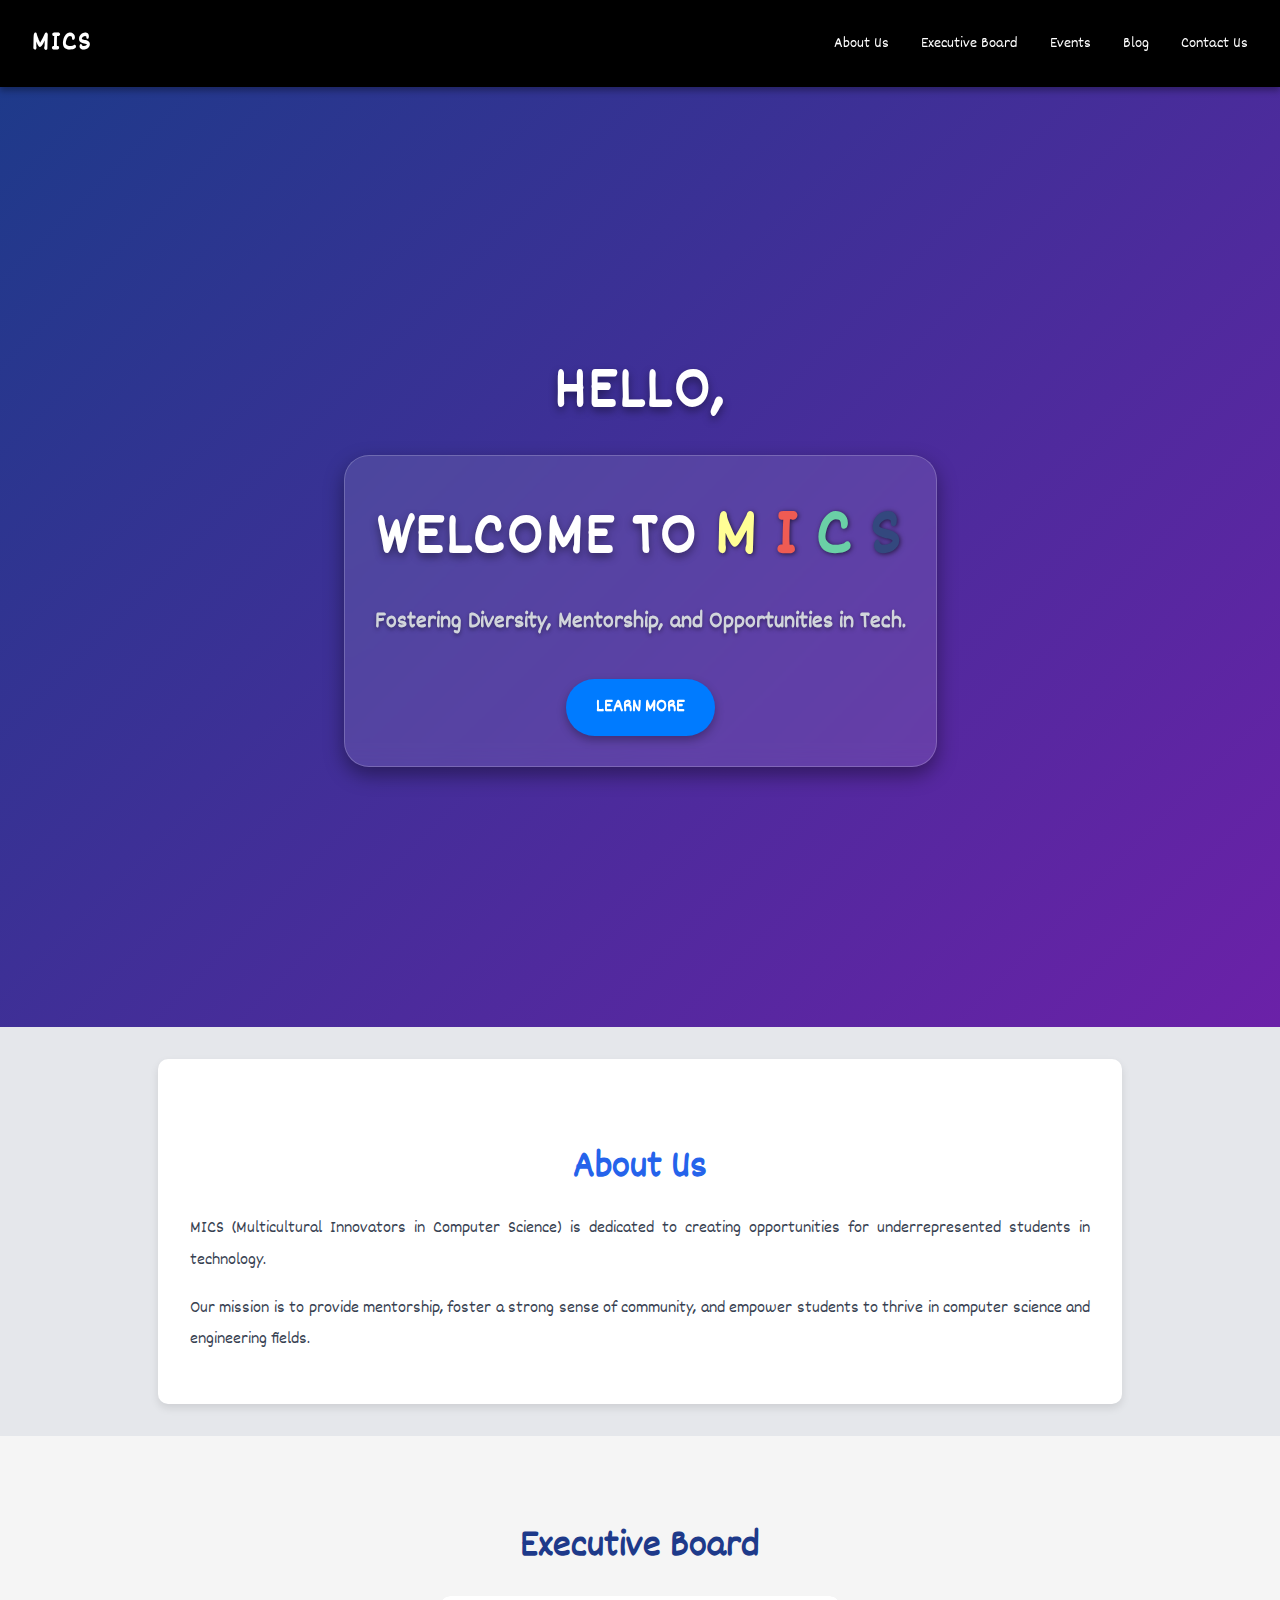
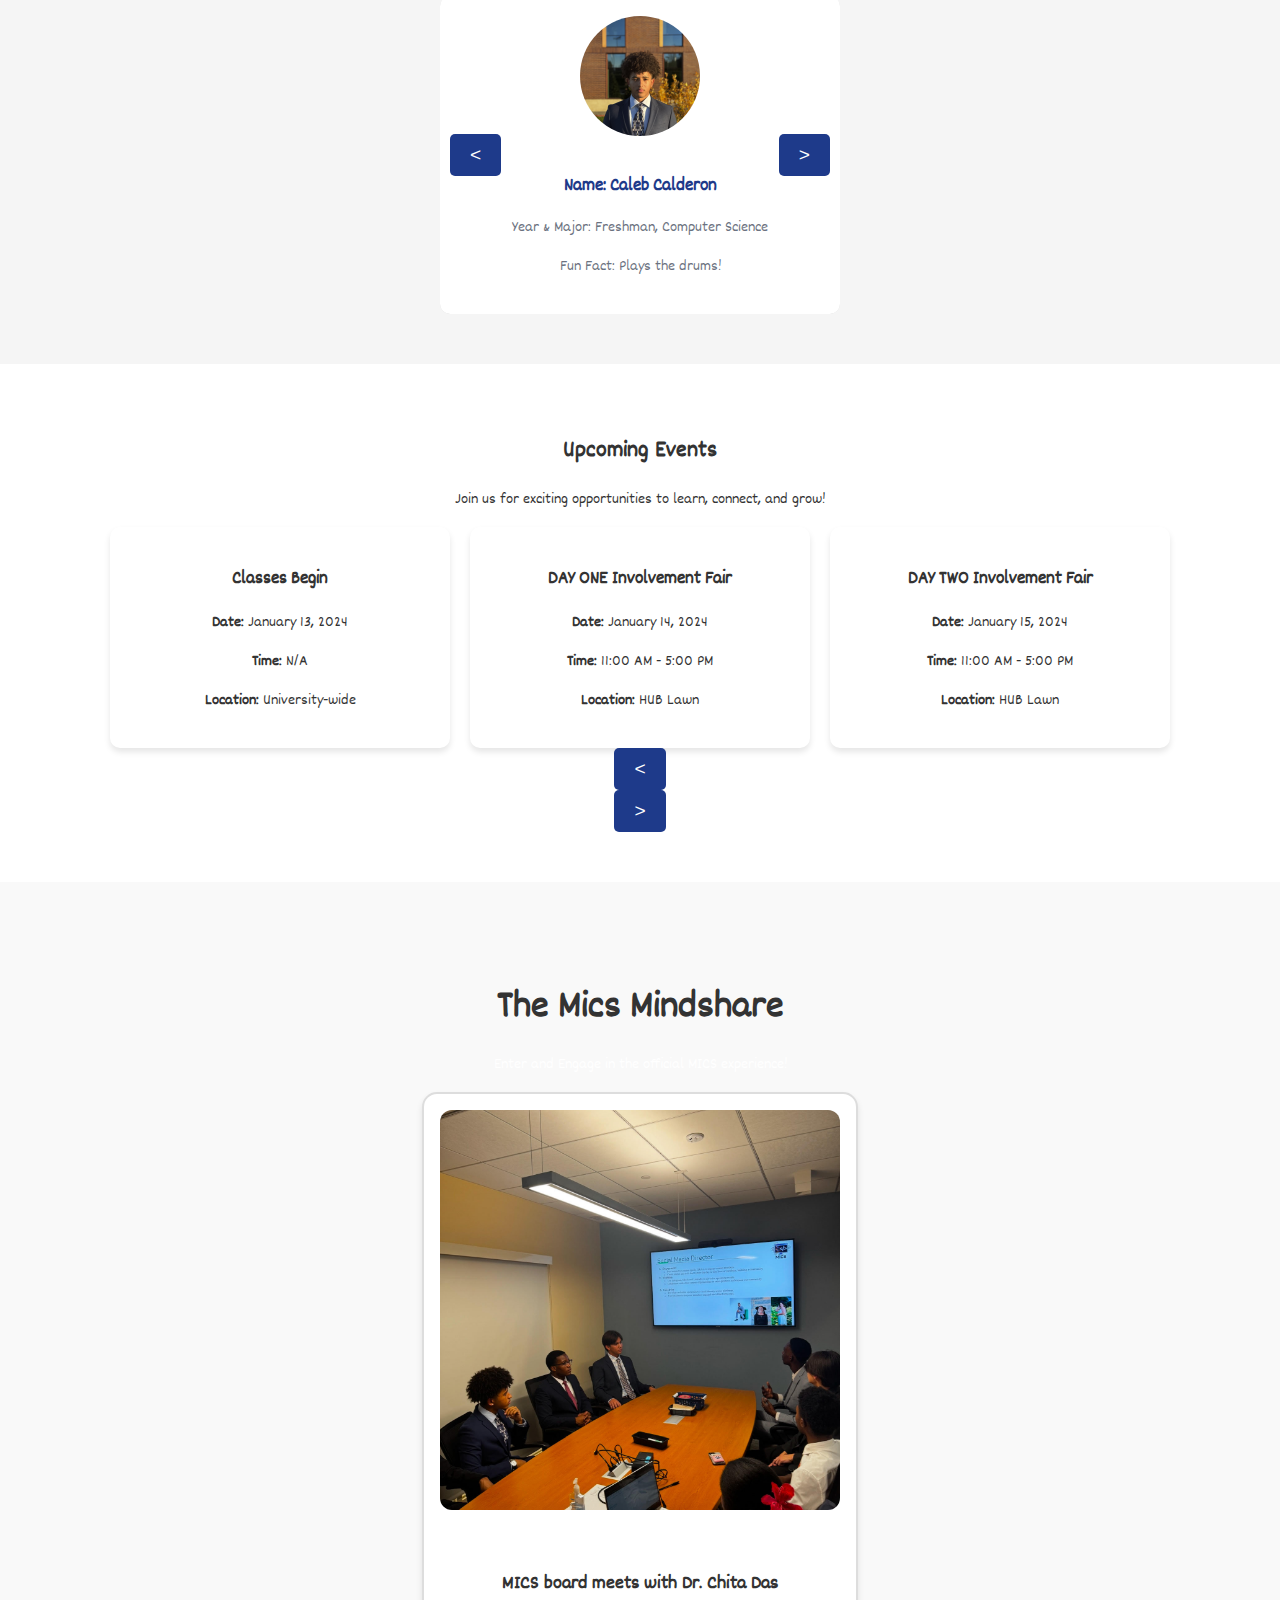
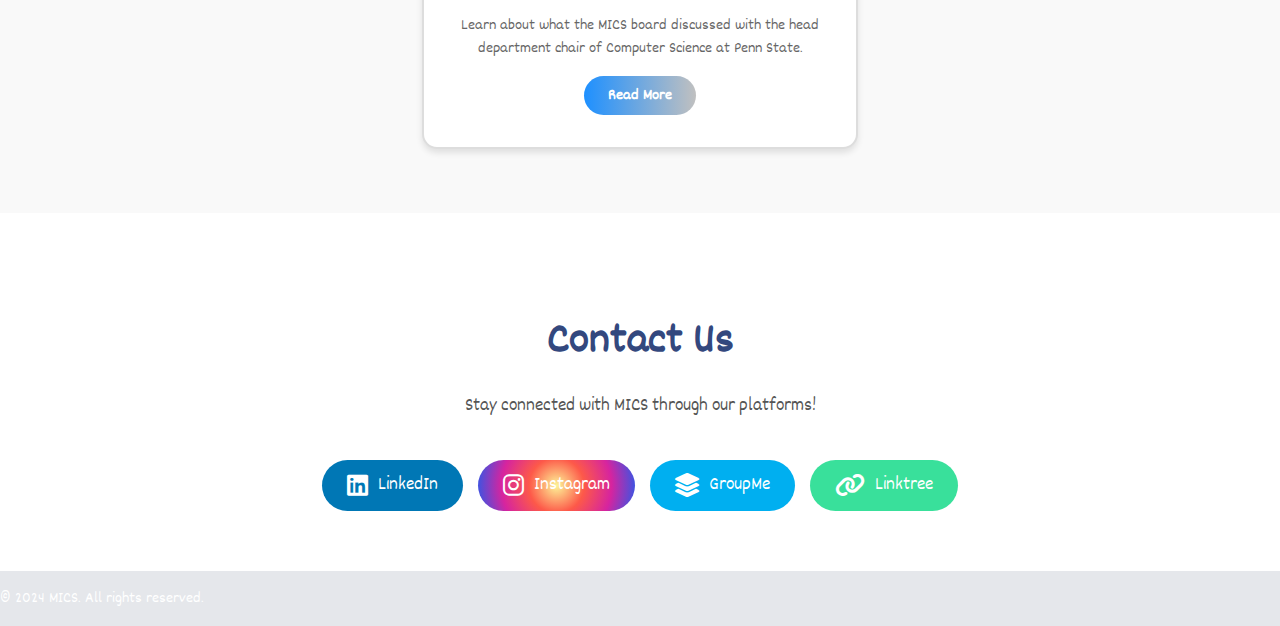
==== commit 27876ac2: "Update index.html" ====
--- a/index.html
+++ b/index.html
@@ -112,7 +112,7 @@
               <img src="julia_ebwellson.jpg" alt="Julia Ebwellson">
               <h3>Name: Julia Ebwellson</h3>
               <p>Year & Major: Sophomore, Computer Engineering</p>
-              <p>Fun Fact: Is a professional chess player.</p>
+              <p>Fun Fact: Has an Electric Guitar!</p>
             </div>
             <div class="card">
               <img src="josiah_seetoo.jpg" alt="Josiah Seetoo">
--- a/style.css
+++ b/style.css
@@ -3,7 +3,7 @@
     font-family: 'Dekko', sans-serif;
     margin: 0;
     padding: 0;
-    background-color: #121212;
+    background-color: #e5e7eb; /* Very Light Gray */
     color: white;
 }
 
@@ -213,8 +213,8 @@
 .about-us {
     padding: 3rem 2rem;
     text-align: center;
-    background-color: #F3F4F6; /* Subtle Light Gray */
-    color: #1E293B; /* Darker Text Color */
+    background-color: #ffffff; /* White Background */
+    color: #1f2937; /* Dark Gray Text Color */
     border-radius: 10px;
     margin: 2rem auto;
     max-width: 900px;
@@ -222,9 +222,9 @@
 }
 
 .about-us h2 {
-    font-size: 2rem;
+    font-size: 2.5rem;
     margin-bottom: 1rem;
-    color: #1E3A8A;
+    color: #2563eb; /* Bright Blue for Heading */
     font-weight: bold;
 }
 
@@ -238,8 +238,13 @@
 
 .about-content p {
     margin: 0;
-    color: #334155;
+    color: #374151; /* Medium Gray for Text */
     text-align: justify;
+}
+
+/* Page Background (Parent Section) */
+body {
+    background-color: linear-gradient(135deg, #1e3a8a, #6b21a8)
 }
 
 
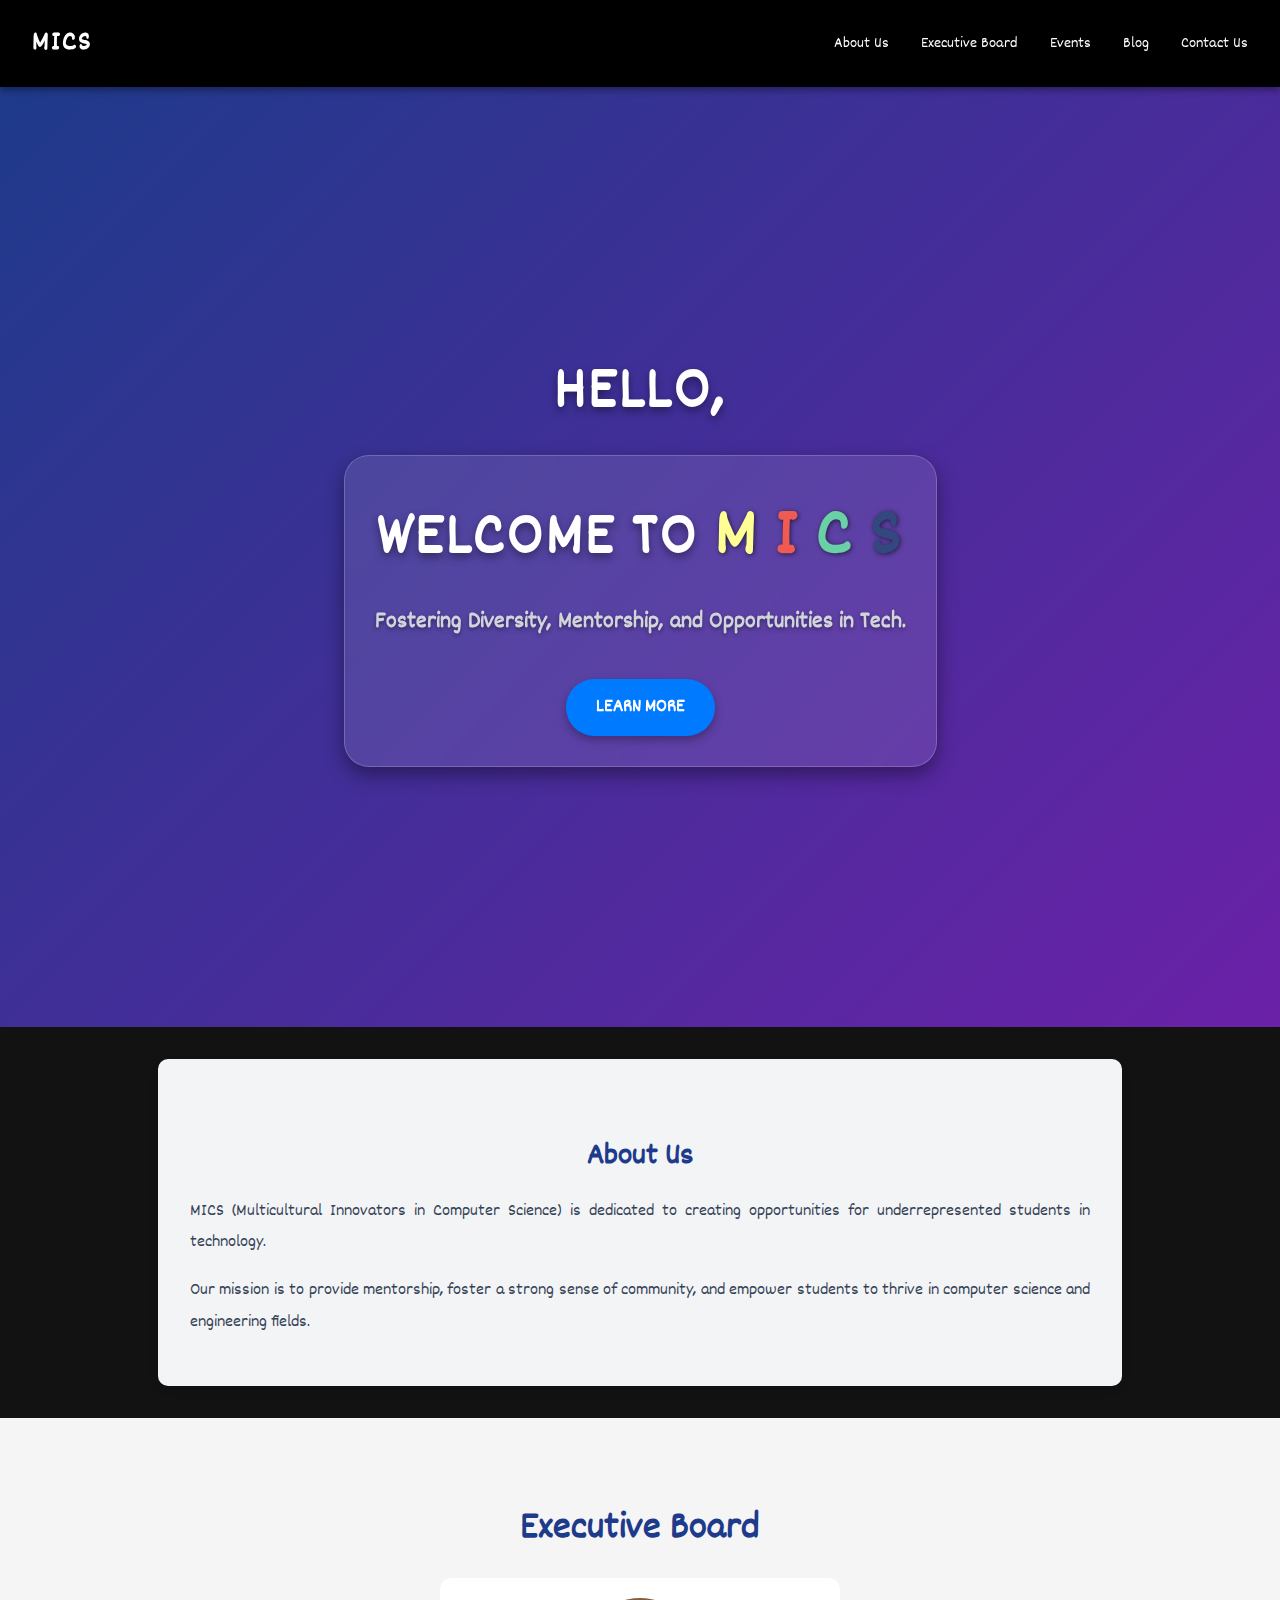
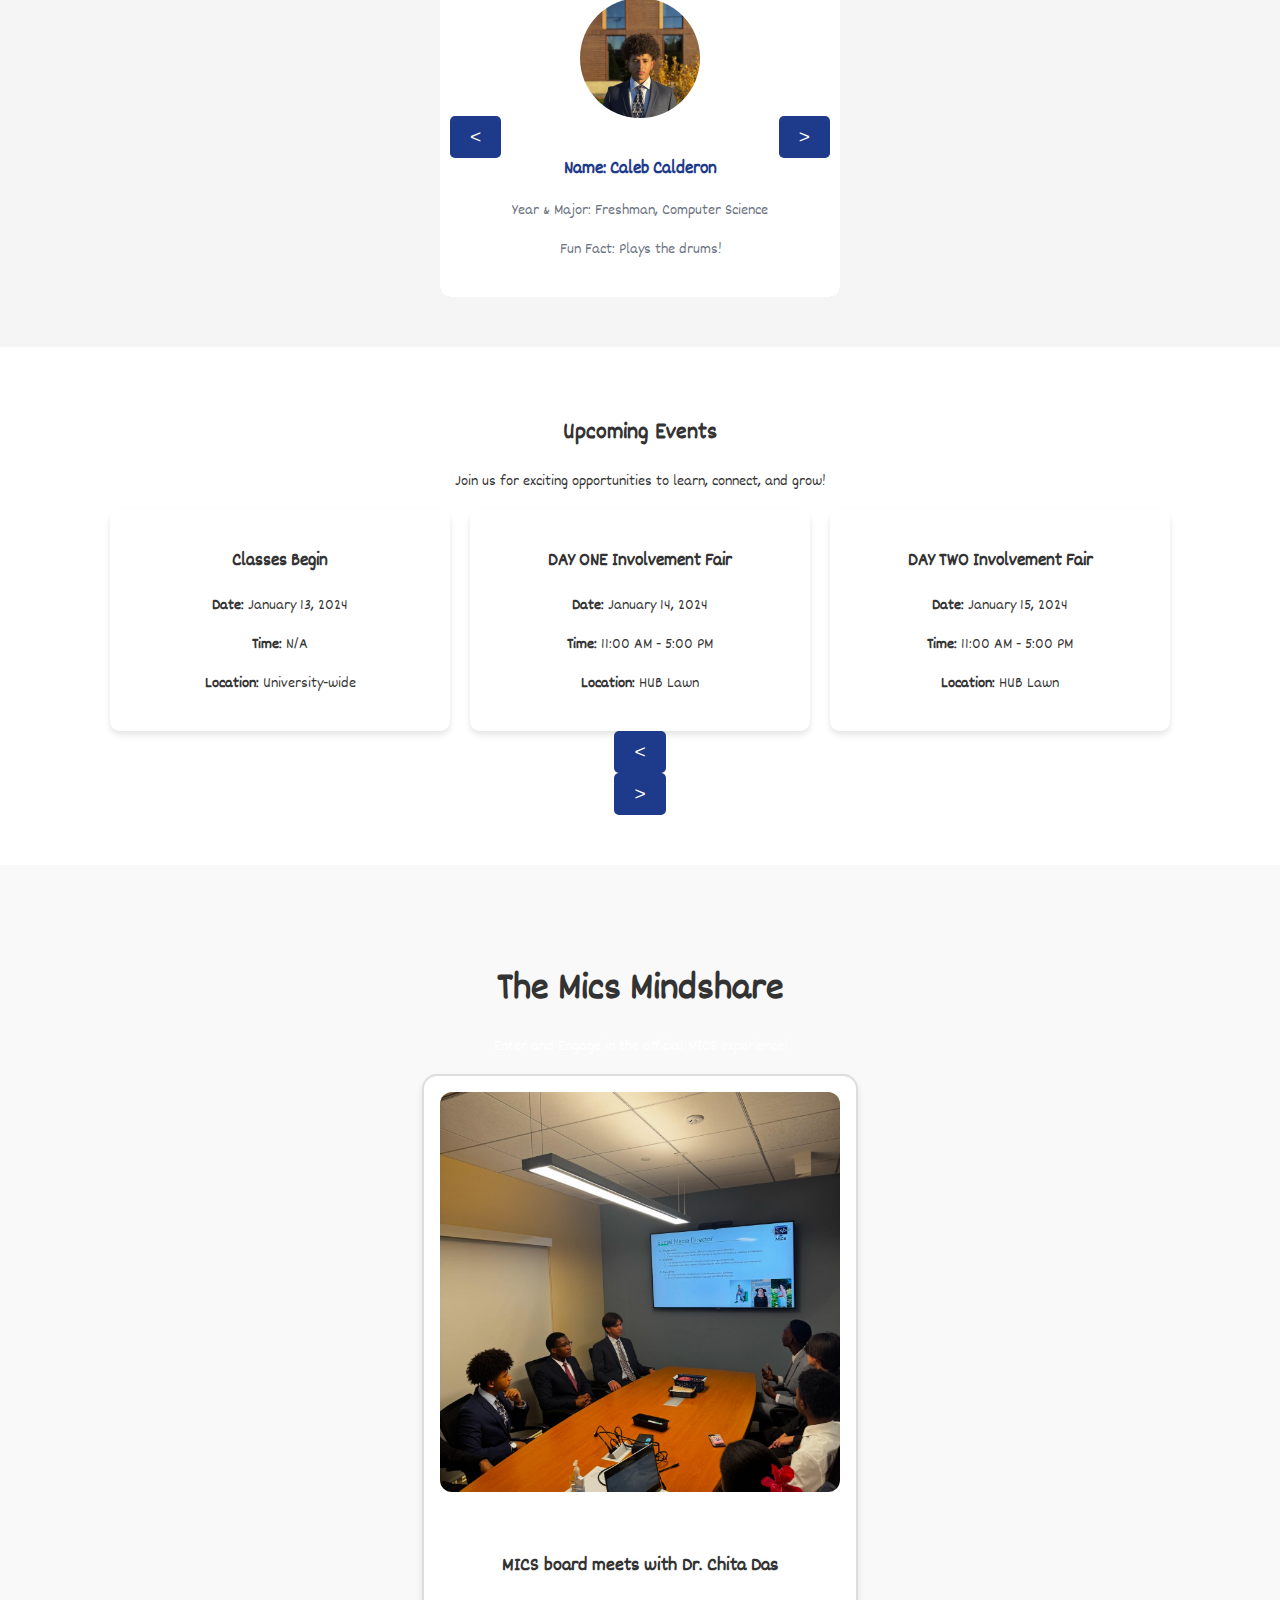
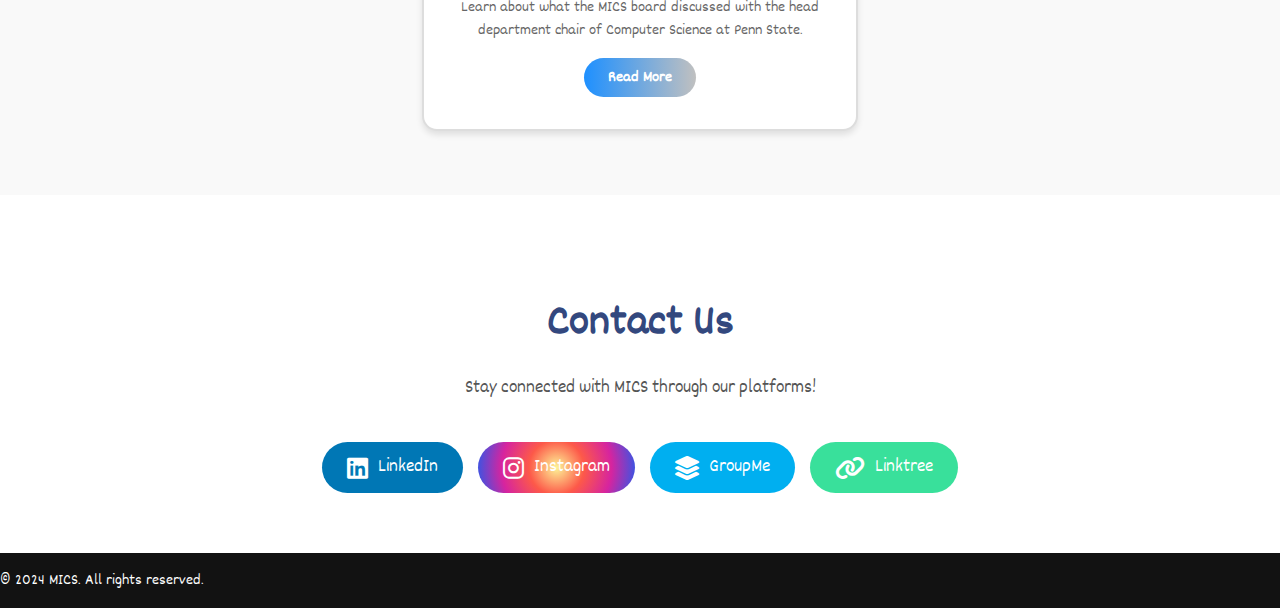
==== commit ee6f3350: "Update index.html" ====
--- a/index.html
+++ b/index.html
@@ -106,11 +106,11 @@
               <img src="zainob_adeyemi.jpg" alt="Zainob Adeyemi">
               <h3>Name: Zainob Adeyemi</h3>
               <p>Year & Major: Sophomore, Computer Engineering</p>
-              <p>Fun Fact: Speaks four languages fluently.</p>
+              <p>Fun Fact: Very good dancer and does locs!</p>
             </div>
             <div class="card">
               <img src="julia_ebwellson.jpg" alt="Julia Ebwellson">
-              <h3>Name: Julia Ebwellson</h3>
+              <h3>Name: Julia Ebwelleson</h3>
               <p>Year & Major: Sophomore, Computer Engineering</p>
               <p>Fun Fact: Has an Electric Guitar!</p>
             </div>
--- a/style.css
+++ b/style.css
@@ -3,7 +3,7 @@
     font-family: 'Dekko', sans-serif;
     margin: 0;
     padding: 0;
-    background-color: #e5e7eb; /* Very Light Gray */
+    background-color: #121212;
     color: white;
 }
 
@@ -213,8 +213,8 @@
 .about-us {
     padding: 3rem 2rem;
     text-align: center;
-    background-color: #ffffff; /* White Background */
-    color: #1f2937; /* Dark Gray Text Color */
+    background-color: #F3F4F6; /* Subtle Light Gray */
+    color: #1E293B; /* Darker Text Color */
     border-radius: 10px;
     margin: 2rem auto;
     max-width: 900px;
@@ -222,9 +222,9 @@
 }
 
 .about-us h2 {
-    font-size: 2.5rem;
+    font-size: 2rem;
     margin-bottom: 1rem;
-    color: #2563eb; /* Bright Blue for Heading */
+    color: #1E3A8A;
     font-weight: bold;
 }
 
@@ -238,13 +238,8 @@
 
 .about-content p {
     margin: 0;
-    color: #374151; /* Medium Gray for Text */
+    color: #334155;
     text-align: justify;
-}
-
-/* Page Background (Parent Section) */
-body {
-    background-color: linear-gradient(135deg, #1e3a8a, #6b21a8)
 }
 
 
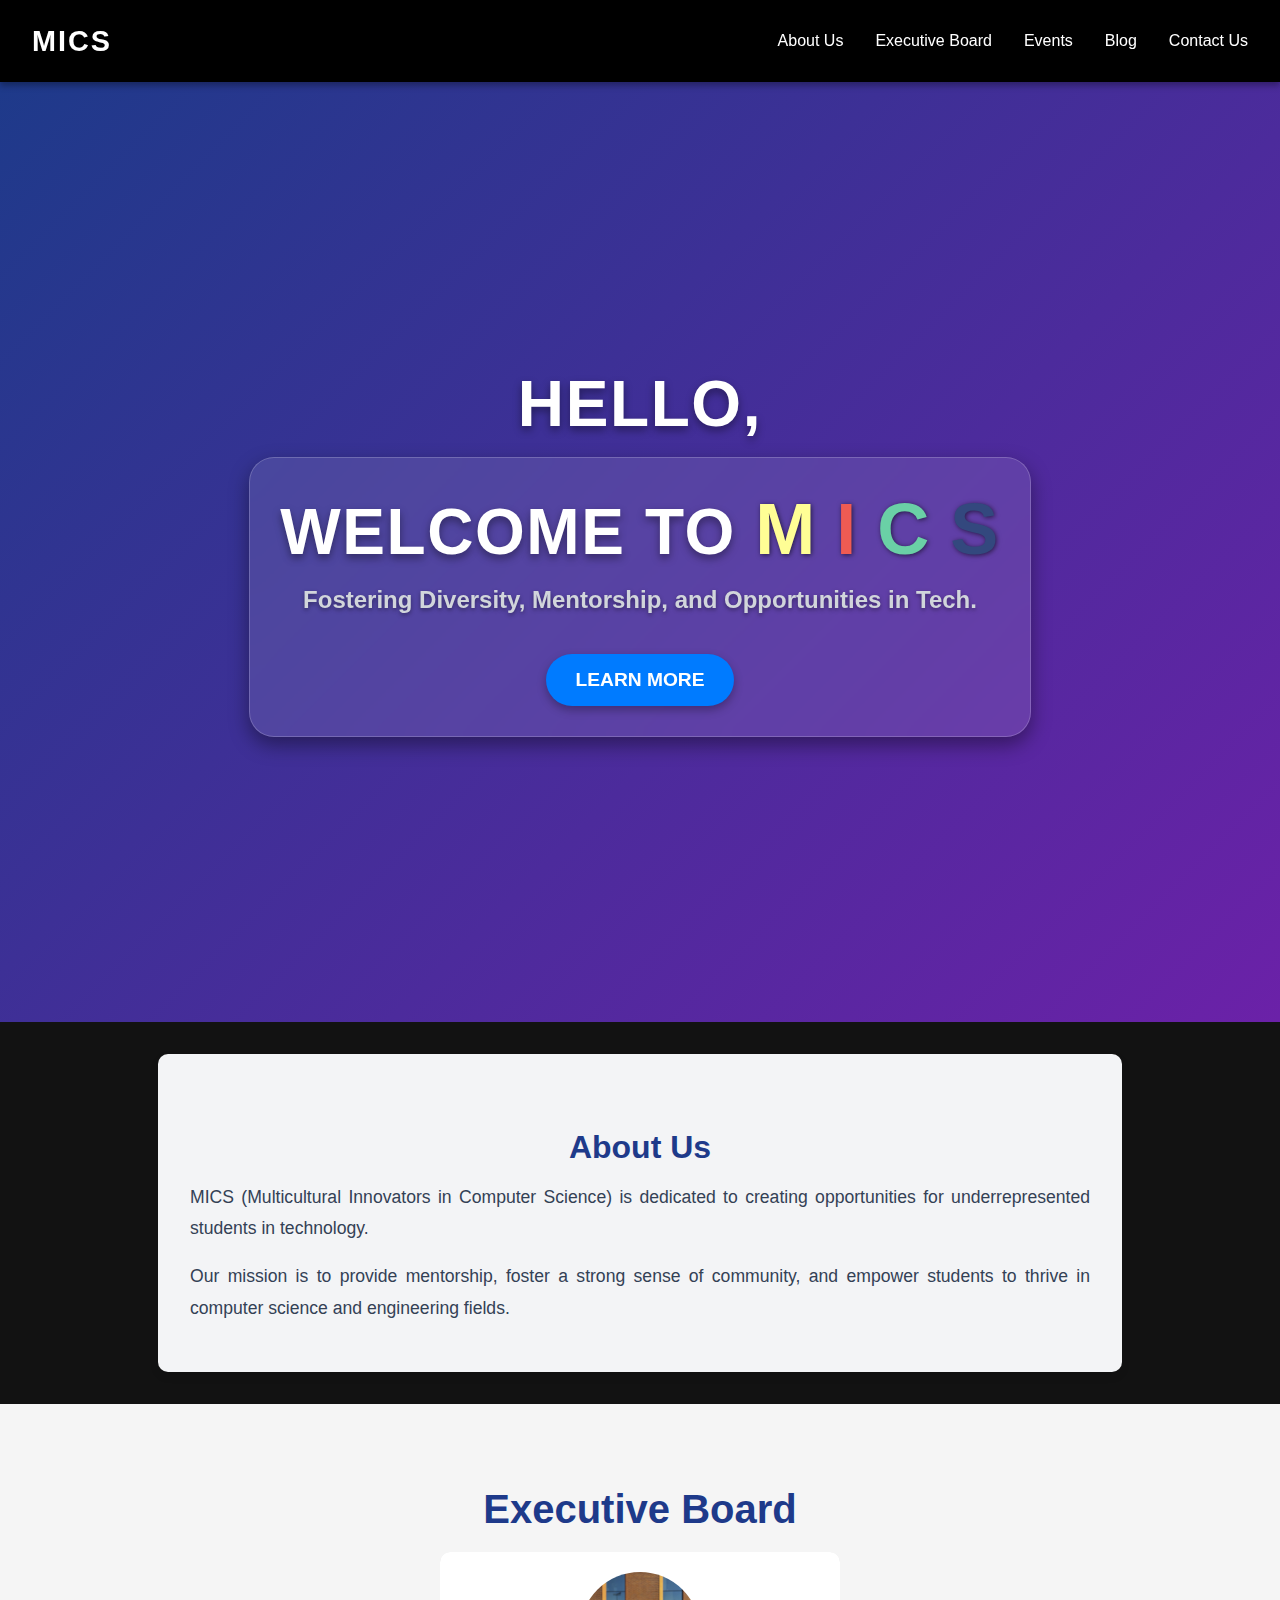
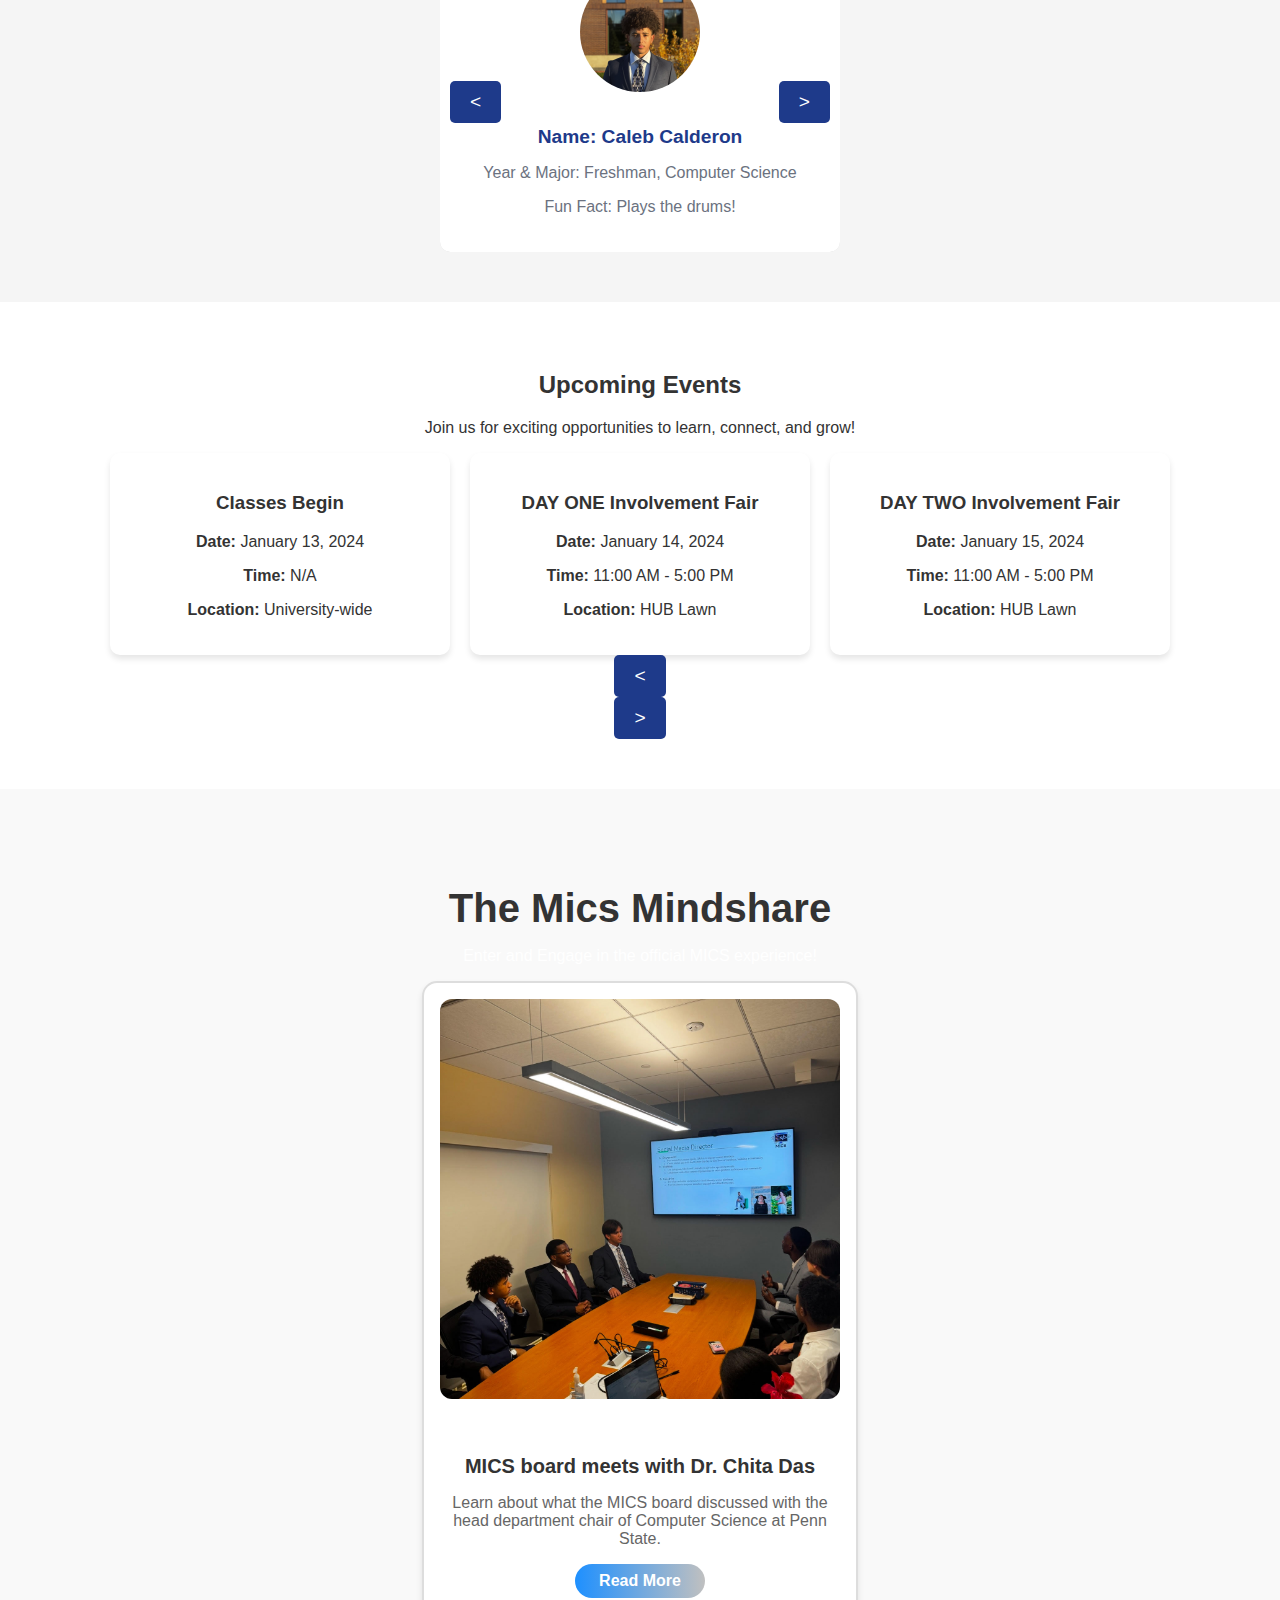
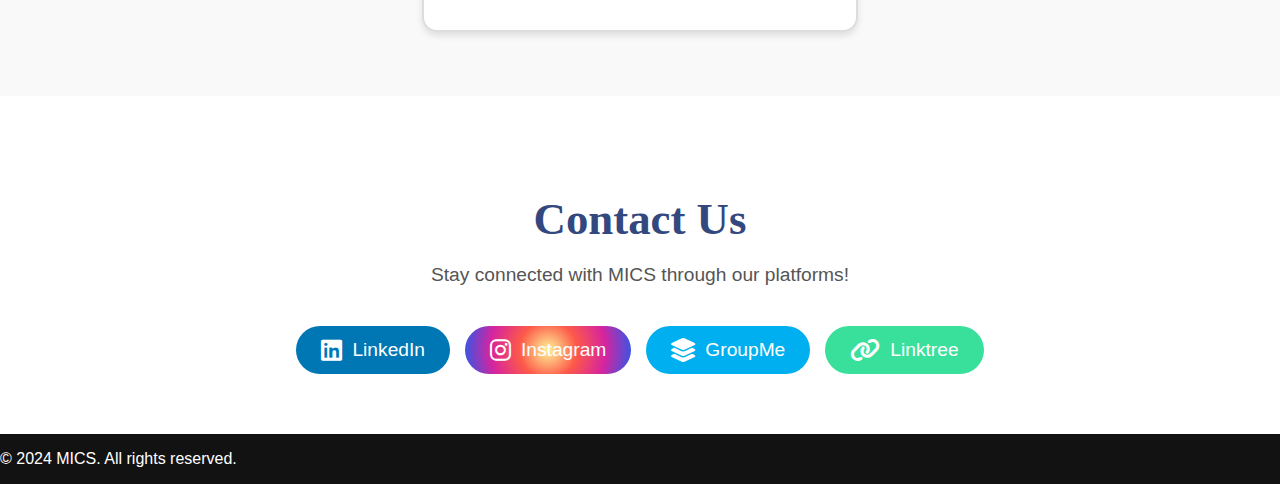
==== commit c9869923: "Update index.html" ====
--- a/index.html
+++ b/index.html
@@ -8,7 +8,7 @@
     <meta name="robots" content="index, follow">
     <title>MICS Website</title>
     <link rel="stylesheet" href="style.css">
-    <link href="https://fonts.googleapis.com/css2?family=Dekko&display=swap" rel="stylesheet">
+    <link href="https://fonts.googleapis.com/css2?family=Roboto&display=swap" rel="stylesheet">
     <link rel="stylesheet" href="https://cdnjs.cloudflare.com/ajax/libs/font-awesome/6.0.0-beta3/css/all.min.css">
     
 
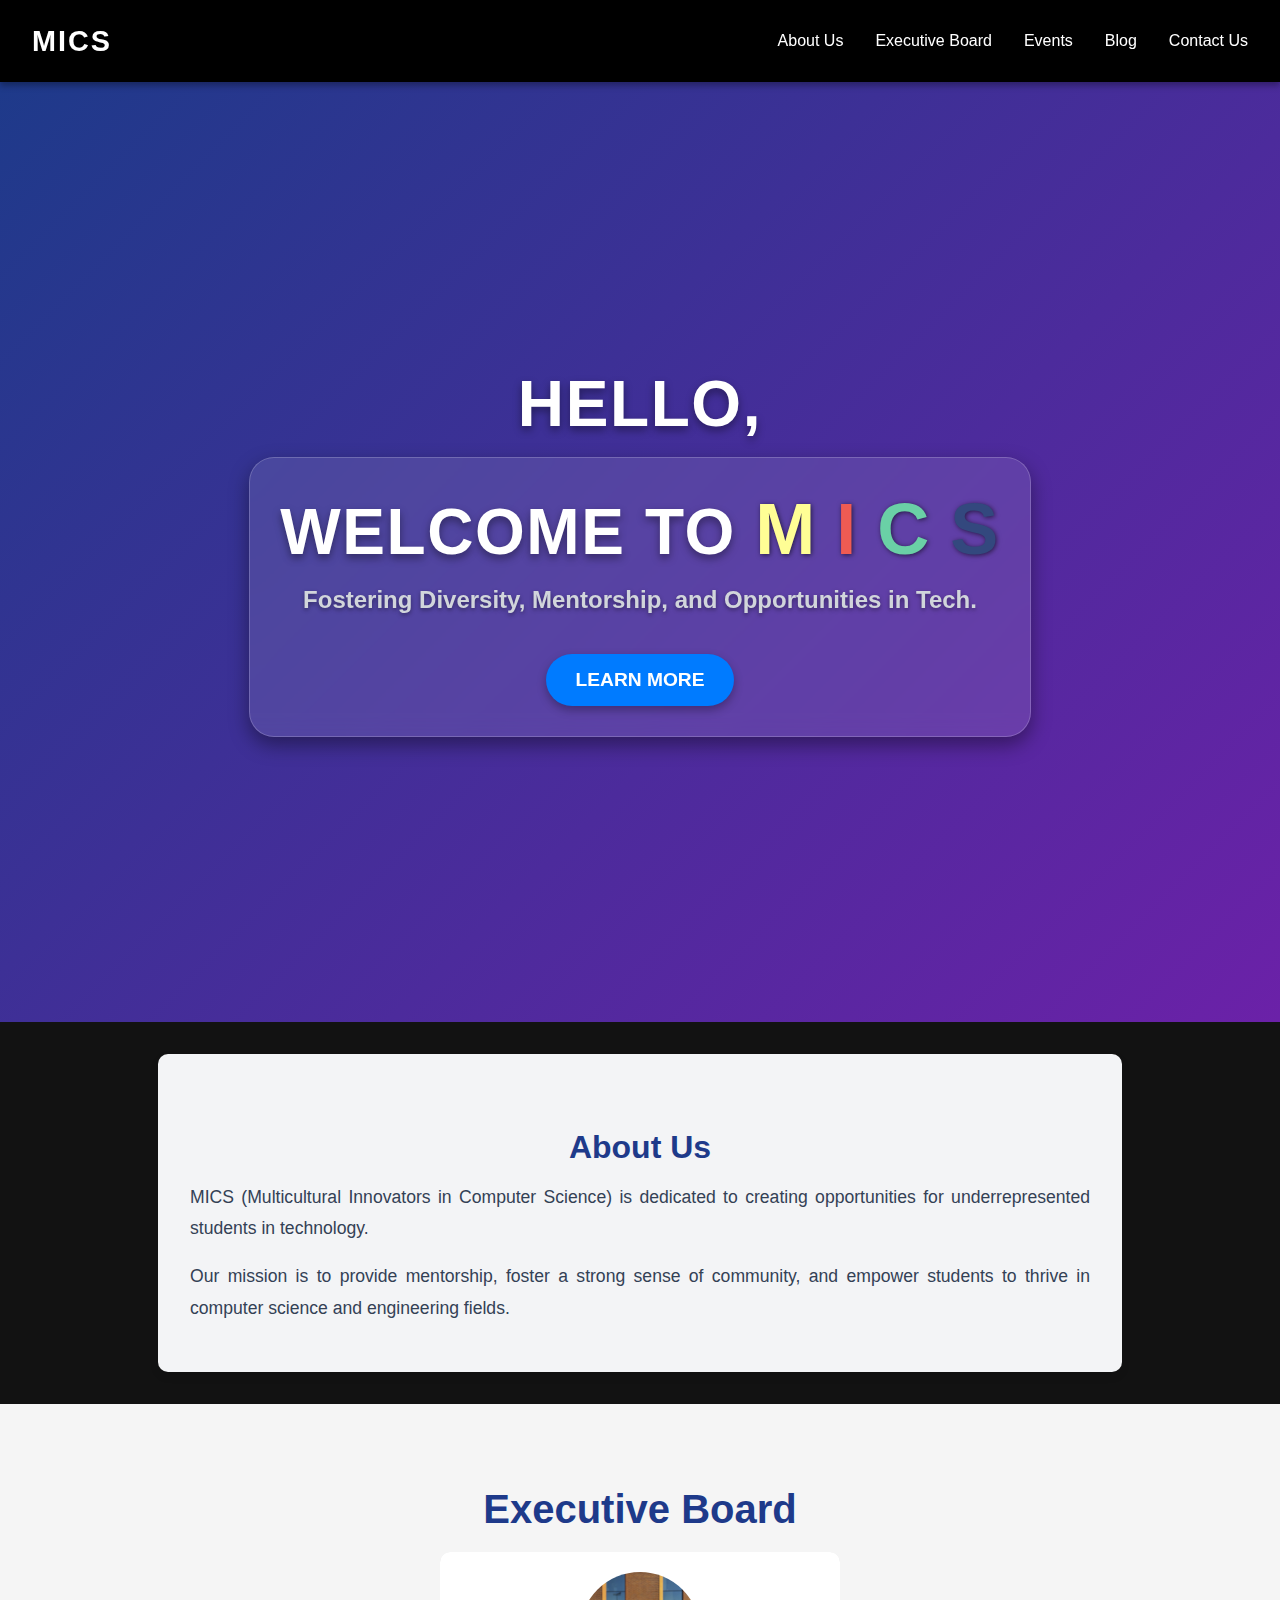
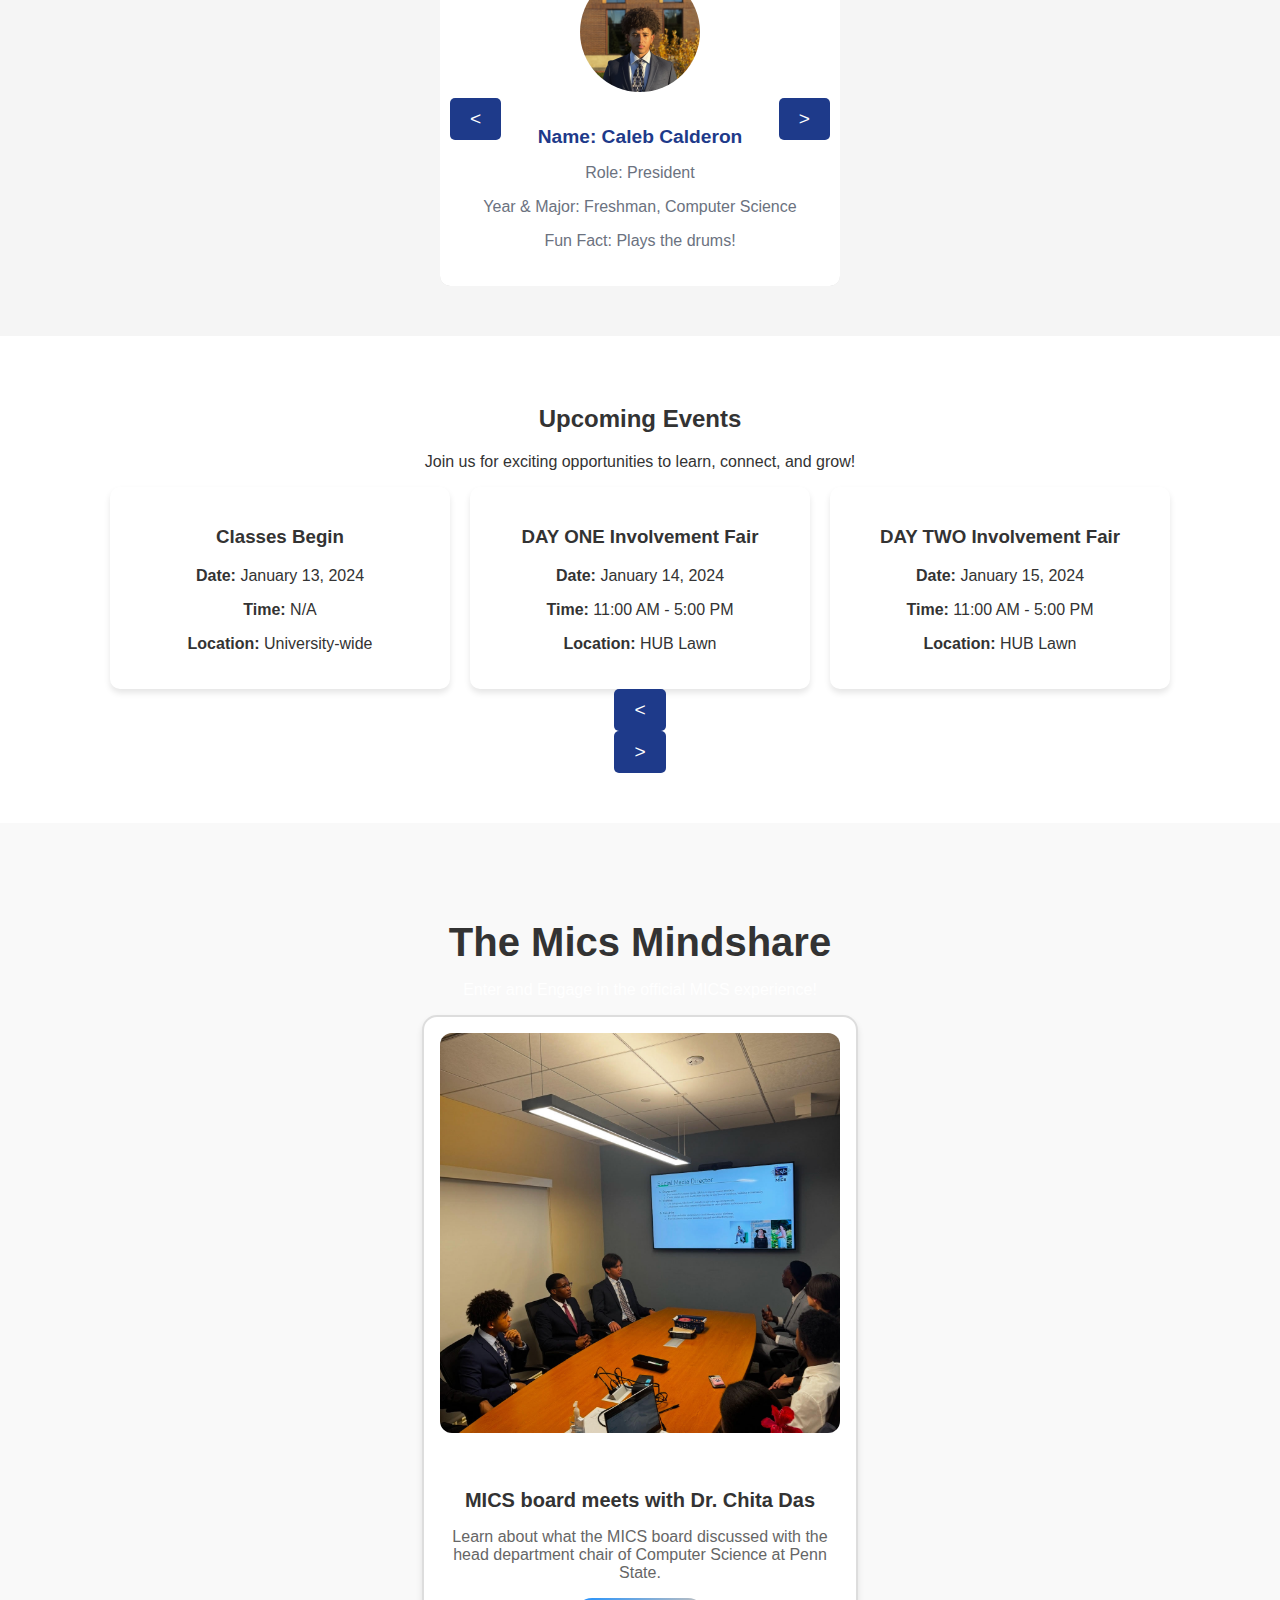
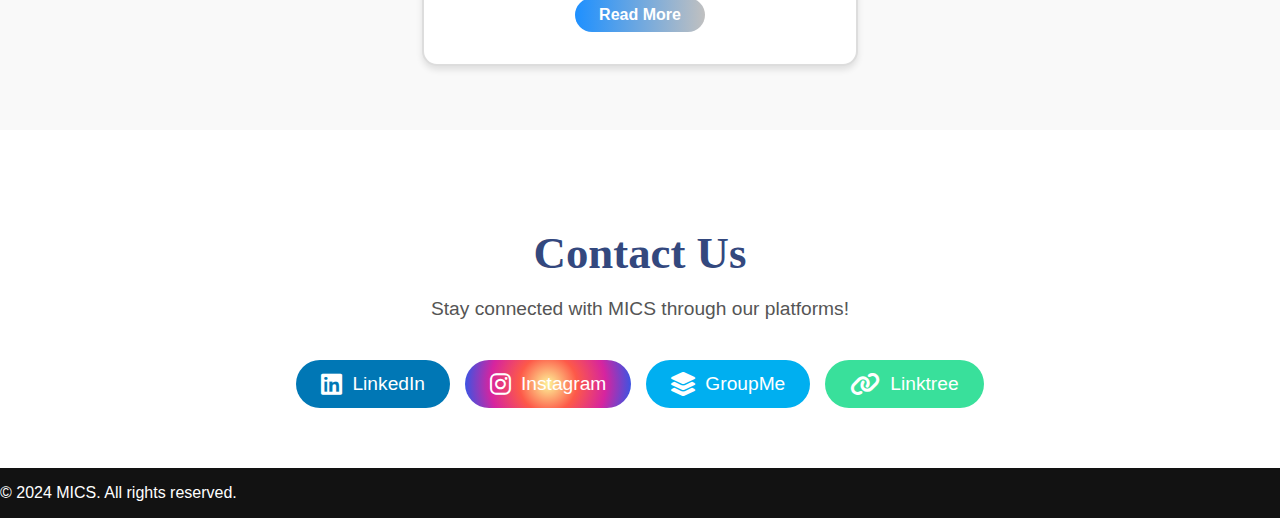
==== commit bda17313: "Update index.html" ====
--- a/index.html
+++ b/index.html
@@ -75,48 +75,63 @@
             <div class="card">
               <img src="caleb_calderon.jpg" alt="Caleb Calderon">
               <h3>Name: Caleb Calderon</h3>
+              <p>Role: President</p>
               <p>Year & Major: Freshman, Computer Science</p>
               <p>Fun Fact: Plays the drums!</p>
             </div>
             <div class="card">
               <img src="michael_thieblemont.jpg" alt="Michael Thieblemont">
               <h3>Name: Michael Thieblemont</h3>
+              <p>Role: Vice President</p>
               <p>Year & Major: Freshman, Computer Science</p>
               <p>Fun Fact: Loves to play Tennis!</p>
             </div>
             <div class="card">
               <img src="daniel_ladipo.jpg" alt="Daniel Ladipo">
               <h3>Name: Daniel Ladipo</h3>
+              <p>Role: Social Media Director</p>
               <p>Year & Major: Freshman, Computer Science</p>
               <p>Fun Fact: Plays the Clarinet, Piano, and Guitar!</p>
             </div>
               <div class="card">
               <img src="valerie_esquivel.jpeg" alt="Valerie Esquivel">
               <h3>Name: Valerie Esquivel</h3>
+              <p>Role: Treasurer</p>
               <p>Year & Major: Sophomore, Computer Science</p>
               <p>Fun Fact: Been on a private plane before!</p>
             </div>
             <div class="card">
               <img src="david_lyons.jpg" alt="David Lyons">
               <h3>Name: David Lyons</h3>
+              <p>Role: Recruitment Director</p>
               <p>Year & Major: Sophomore, Cybersecurity</p>
               <p>Fun Fact: Plays the bass clarinet and broke his thumb!</p>
             </div>
             <div class="card">
               <img src="zainob_adeyemi.jpg" alt="Zainob Adeyemi">
               <h3>Name: Zainob Adeyemi</h3>
+              <p>Role: Event Planner</p>
               <p>Year & Major: Sophomore, Computer Engineering</p>
               <p>Fun Fact: Very good dancer and does locs!</p>
             </div>
             <div class="card">
               <img src="julia_ebwellson.jpg" alt="Julia Ebwellson">
               <h3>Name: Julia Ebwelleson</h3>
+              <p>Role: Secretary</p>
               <p>Year & Major: Sophomore, Computer Engineering</p>
               <p>Fun Fact: Has an Electric Guitar!</p>
             </div>
+              <div class="card">
+              <img src="DaeYeon.jpg" alt="DaeYeon">
+              <h3>Name: Dae Yeon</h3>
+              <p>Role: Technical Lead</p>
+              <p>Year & Major: Sophomore, Computer Science</p>
+              <p>Fun Fact: Can move both ears without touching them!</p>
+            </div>
             <div class="card">
               <img src="josiah_seetoo.jpg" alt="Josiah Seetoo">
               <h3>Name: Josiah Seetoo</h3>
+              <p>Role: Corporate Liaison</p>
               <p>Year & Major: Sophomore, Marketing</p>
               <p>Fun Fact: Plays the guitar and is a fantastic host!.</p>
             </div>
